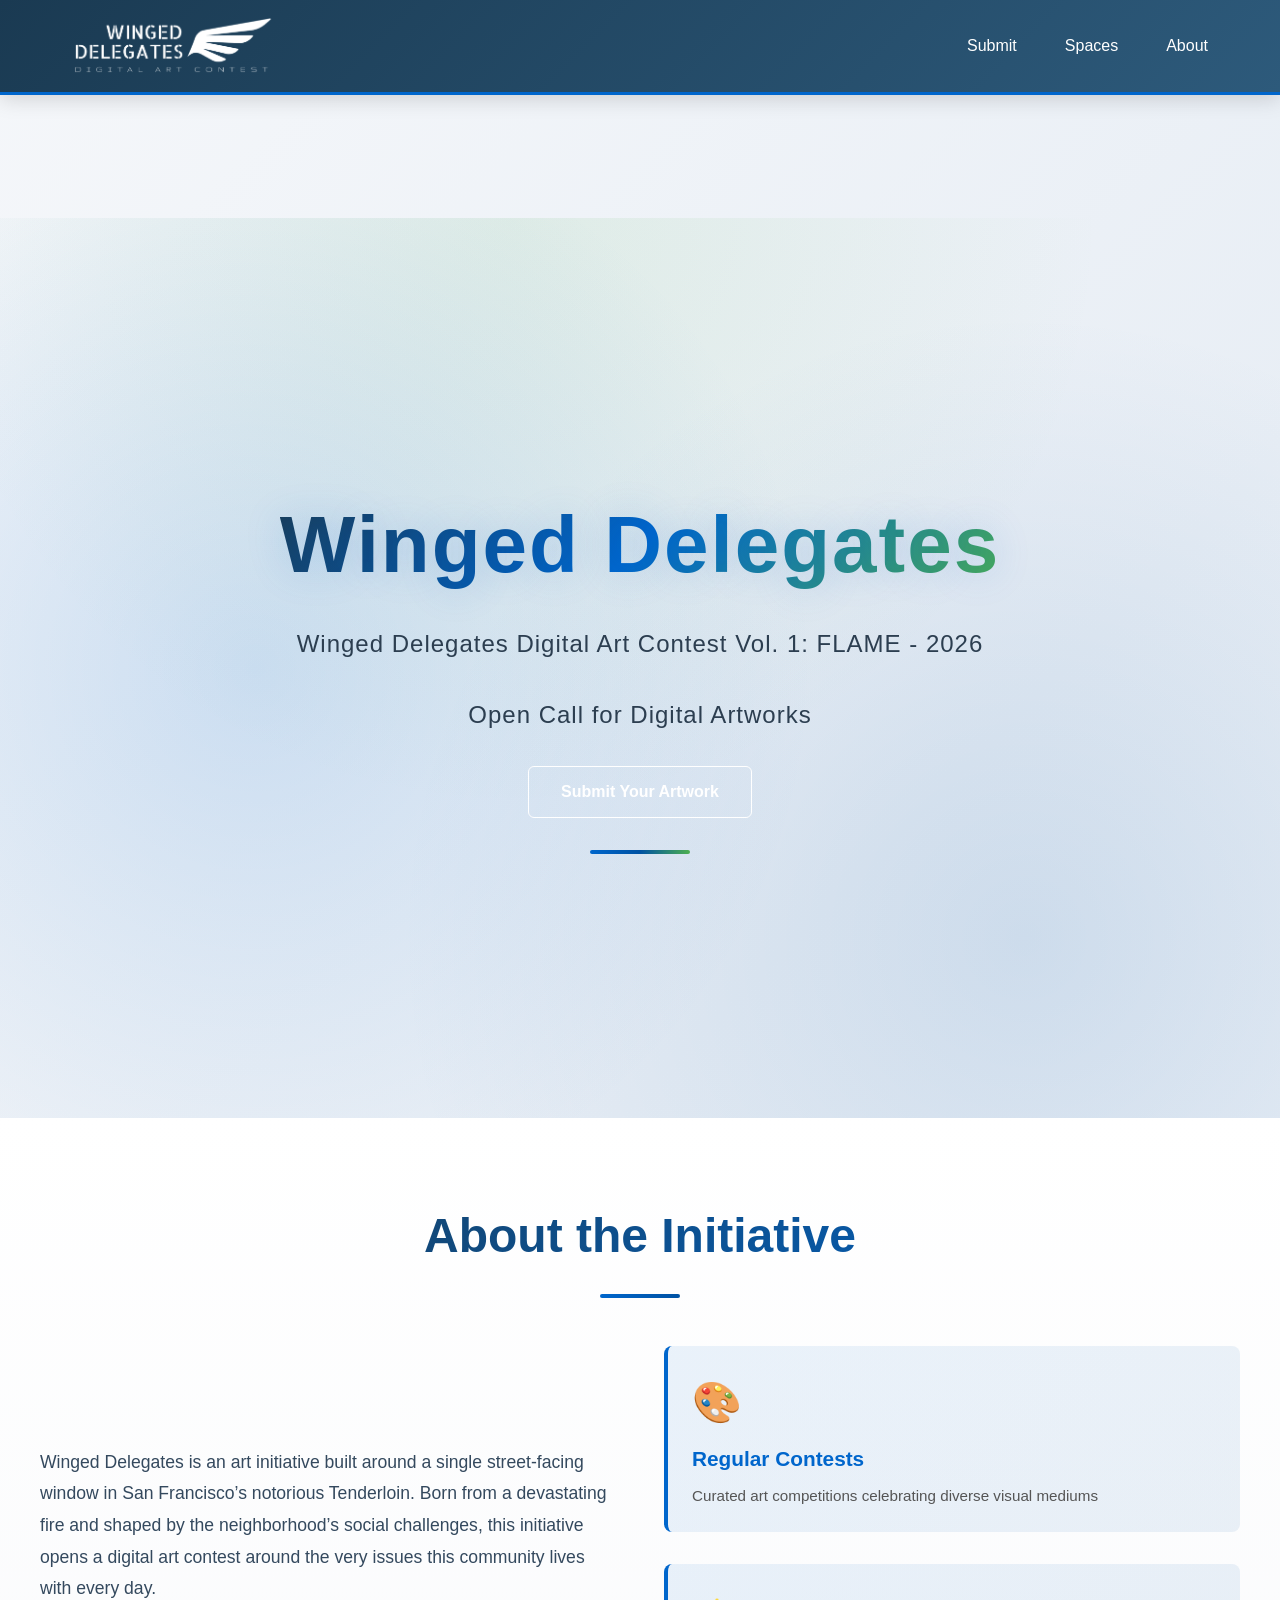
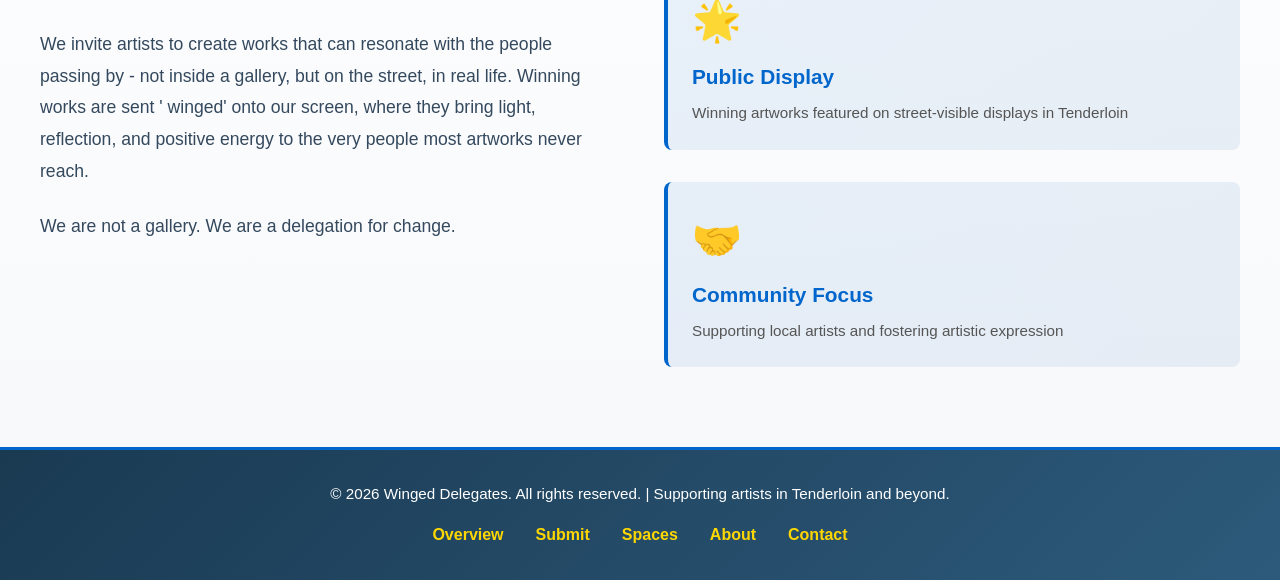
==== index.html @ e18595ed "Add background video to index.html Added a background video to the main page." ====
<!DOCTYPE html>
<html lang="en">
<head>
    <!-- Google tag (gtag.js) -->
    <script async src="https://www.googletagmanager.com/gtag/js?id=G-B6DKS6XQSR"></script>
    <script>
      window.dataLayer = window.dataLayer || [];
      function gtag(){dataLayer.push(arguments);}
      gtag('js', new Date());
    
      gtag('config', 'G-B6DKS6XQSR');
    </script>
    <meta charset="UTF-8">
    <meta name="viewport" content="width=device-width, initial-scale=1.0">
    <title>Winged Delegates - Art Initiative</title>
    <link rel="stylesheet" href="styles.css">
</head>
<body>
     <video class="bg-video" autoplay muted loop playsinline>
    <source src="images/background.mp4" type="video/mp4">
  </video>
    <!-- Navigation -->
    <nav class="navbar">
      <div class="nav-container">
        <div class="logo">
          <a href="index.html"><img src="images/wingeddelegates.png" alt="Winged Delegates Logo" style="height:60px; width:auto; display:block;"></a>
        </div>
        <ul class="nav-menu">
          <li class="nav-item"><a href="submit.html" class="nav-link">Submit</a></li>
          <li class="nav-item"><a href="spaces.html" class="nav-link">Spaces</a></li>
          <li class="nav-item"><a href="about.html" class="nav-link">About</a></li>
        </ul>
      </div>
    </nav>

    <!-- Hero Section -->
    <section id="hero" class="hero">
        <div class="hero-content">
            <h2 class="hero-title">Winged Delegates</h2>
            <p class="hero-subtitle">Winged Delegates Digital Art Contest Vol. 1: FLAME - 2026 </p>
            <p class="hero-subtitle"> Open Call for Digital Artworks </p>
            <a href="https://wingeddelegates.github.io/sf/submit.html" class="cta-button">Submit Your Artwork</a>
            <div class="hero-accent"></div>
        </div>
        <div class="animated-bg"></div>
    </section>

    <!-- Entry Section -->
    <section id="entry" class="section entry-section">
        <div class="section-container">
            <h2 class="section-title">About the Initiative</h2>
            <div class="entry-content">
                <div class="entry-text">
                    <p class="entry-description">
                        Winged Delegates is an art initiative built around a single street-facing window in San Francisco’s notorious Tenderloin. Born from a devastating fire and shaped by the neighborhood’s social challenges, this initiative opens a digital art contest around the very issues this community lives with every day.
                    </p>
                    <p class="entry-description">
                        We invite artists to create works that can resonate with the people passing by - not inside a gallery, but on the street, in real life. Winning works are sent ' winged'  onto our screen, where they bring light, reflection, and positive energy to the very people most artworks never reach.
                    </p>
                    <p class="entry-description">
                       We are not a gallery. We are a delegation for change.
                    </p>
                </div>
                <div class="entry-features">
                    <div class="feature">
                        <div class="feature-icon">🎨</div>
                        <h3>Regular Contests</h3>
                        <p>Curated art competitions celebrating diverse visual mediums</p>
                    </div>
                    <div class="feature">
                        <div class="feature-icon">🌟</div>
                        <h3>Public Display</h3>
                        <p>Winning artworks featured on street-visible displays in Tenderloin</p>
                    </div>
                    <div class="feature">
                        <div class="feature-icon">🤝</div>
                        <h3>Community Focus</h3>
                        <p>Supporting local artists and fostering artistic expression</p>
                    </div>
                </div>
            </div>
        </div>
    </section>

    <!-- Footer -->
    <footer class="footer">
        <div class="footer-content">
            <p>&copy; 2026 Winged Delegates. All rights reserved. | Supporting artists in Tenderloin and beyond.</p>
            <div class="footer-links">
                <a href="index.html">Overview</a>
                <a href="submit.html">Submit</a>
                <a href="spaces.html">Spaces</a>
                <a href="about.html">About</a>
                <a href="mailto:wingeddelegates@gmail.com">Contact</a>
            </div>
        </div>
    </footer>

    <script src="script.js"></script>
</body>
</html>
---- styles.css ----
/* ============================================
   WINGED DELEGATES - WEBSITE STYLES (REDESIGNED)
   Art-Focused, Accessible, High Contrast
   ============================================ */

/* Reset & Base Styles */
* {
    margin: 0;
    padding: 0;
    box-sizing: border-box;
}

html {
    scroll-behavior: smooth;
}

body {
    font-family: 'Segoe UI', Tahoma, Geneva, Verdana, sans-serif;
    background: linear-gradient(135deg, #f5f7fa 0%, #e8eef5 50%, #f0f4fa 100%);
    color: #2c3e50;
    line-height: 1.6;
    overflow-x: hidden;
}

/* ============================================
   NAVIGATION BAR
   ============================================ */

.navbar {
    position: fixed;
    top: 0;
    width: 100%;
    background: linear-gradient(135deg, #1a3a52 0%, #2d5a7b 100%);
    backdrop-filter: blur(10px);
    padding: 1rem 0;
    z-index: 1000;
    border-bottom: 3px solid #0066cc;
    box-shadow: 0 4px 20px rgba(0, 0, 0, 0.15);
}

.nav-container {
    max-width: 1200px;
    margin: 0 auto;
    padding: 0 2rem;
    display: flex;
    justify-content: space-between;
    align-items: center;
}

.logo h1 {
    font-size: 1.8rem;
    font-weight: 700;
    letter-spacing: 1px;
}

.logo h1 a {
    color: #ff6b35;
    text-decoration: none;
    transition: all 0.3s ease;
}

.logo h1 a:hover {
    color: #f7931e;
}

.nav-menu {
    display: flex;
    list-style: none;
    gap: 3rem;
}

.nav-item {
    position: relative;
}

.nav-link {
    color: #ffffff;
    text-decoration: none;
    font-weight: 500;
    font-size: 1rem;
    transition: all 0.3s ease;
    position: relative;
}

.nav-link::after {
    content: '';
    position: absolute;
    bottom: -5px;
    left: 0;
    width: 0;
    height: 3px;
    background: linear-gradient(90deg, #0066cc, #0052a3);
    transition: width 0.3s ease;
}

.nav-link:hover {
    color: #ffd700;
}

.nav-link:hover::after {
    width: 100%;
}

/* ============================================
   HERO SECTION
   ============================================ */

#hero {
    min-height: 100vh;
    display: flex;
    align-items: center;
    justify-content: center;
    position: relative;
    margin-top: 60px;
    overflow: hidden;
}

.animated-bg {
    position: absolute;
    top: 0;
    left: 0;
    width: 100%;
    height: 100%;
    background: 
        radial-gradient(circle at 20% 50%, rgba(0, 102, 204, 0.15) 0%, transparent 50%),
        radial-gradient(circle at 80% 80%, rgba(0, 82, 163, 0.12) 0%, transparent 50%),
        radial-gradient(circle at 40% 0%, rgba(76, 175, 80, 0.1) 0%, transparent 50%);
    animation: bgShift 15s ease-in-out infinite;
    z-index: 0;
}

@keyframes bgShift {
    0%, 100% {
        transform: translate(0, 0);
    }
    50% {
        transform: translate(30px, -30px);
    }
}

.hero-content {
    position: relative;
    z-index: 1;
    text-align: center;
    animation: fadeInUp 1s ease-out;
}

@keyframes fadeInUp {
    from {
        opacity: 0;
        transform: translateY(40px);
    }
    to {
        opacity: 1;
        transform: translateY(0);
    }
}

.hero-title {
    font-size: 5rem;
    font-weight: 800;
    background: linear-gradient(135deg, #1a3a52 0%, #0066cc 50%, #4caf50 100%);
    -webkit-background-clip: text;
    -webkit-text-fill-color: transparent;
    background-clip: text;
    margin-bottom: 1rem;
    letter-spacing: 2px;
    text-shadow: 0 0 40px rgba(0, 102, 204, 0.2);
}

.hero-subtitle {
    font-size: 1.5rem;
    color: #2c3e50;
    margin-bottom: 2rem;
    font-weight: 300;
    letter-spacing: 1px;
}

.cta-button {
    display: inline-block;
    padding: 0.75rem 2rem;
    background: transparent;
    color: #ffffff;
    border: 1pt solid #ffffff;
    border-radius: 6px;
    font-size: 1rem;
    font-weight: 600;
    text-decoration: none;
    transition: all 0.3s ease;
    cursor: pointer;
    margin-bottom: 2rem;
}

.cta-button:hover {
    background: rgba(255, 255, 255, 0.1);
    transform: translateY(-2px);
    box-shadow: 0 5px 15px rgba(255, 255, 255, 0.2);
}

.cta-button:active {
    transform: translateY(0);
}

.hero-accent {
    width: 100px;
    height: 4px;
    background: linear-gradient(90deg, #0066cc, #0052a3, #4caf50);
    margin: 0 auto;
    border-radius: 2px;
    animation: pulse 2s ease-in-out infinite;
}

@keyframes pulse {
    0%, 100% {
        width: 100px;
        opacity: 1;
    }
    50% {
        width: 150px;
        opacity: 0.6;
    }
}

/* ============================================
   SECTION STYLES
   ============================================ */

.section {
    padding: 5rem 2rem;
    position: relative;
}

.section-container {
    max-width: 1200px;
    margin: 0 auto;
}

.section-title {
    font-size: 3rem;
    font-weight: 700;
    margin-bottom: 3rem;
    text-align: center;
    background: linear-gradient(135deg, #1a3a52, #0066cc);
    -webkit-background-clip: text;
    -webkit-text-fill-color: transparent;
    background-clip: text;
    position: relative;
    padding-bottom: 1.5rem;
}

.section-title::after {
    content: '';
    position: absolute;
    bottom: 0;
    left: 50%;
    transform: translateX(-50%);
    width: 80px;
    height: 4px;
    background: linear-gradient(90deg, #0066cc, #0052a3);
    border-radius: 2px;
}

/* ============================================
   ENTRY SECTION
   ============================================ */

.entry-section {
    background: linear-gradient(180deg, #ffffff 0%, #f8f9fb 100%);
}

.entry-content {
    display: grid;
    grid-template-columns: 1fr 1fr;
    gap: 3rem;
    align-items: center;
}

.entry-text {
    animation: slideInLeft 0.8s ease-out;
}

@keyframes slideInLeft {
    from {
        opacity: 0;
        transform: translateX(-40px);
    }
    to {
        opacity: 1;
        transform: translateX(0);
    }
}

.entry-description {
    font-size: 1.1rem;
    margin-bottom: 1.5rem;
    color: #34495e;
    line-height: 1.8;
}

.entry-features {
    display: flex;
    flex-direction: column;
    gap: 2rem;
    animation: slideInRight 0.8s ease-out;
}

@keyframes slideInRight {
    from {
        opacity: 0;
        transform: translateX(40px);
    }
    to {
        opacity: 1;
        transform: translateX(0);
    }
}

.feature {
    background: linear-gradient(135deg, rgba(0, 102, 204, 0.08), rgba(0, 82, 163, 0.08));
    border-left: 4px solid #0066cc;
    padding: 1.5rem;
    border-radius: 8px;
    transition: all 0.3s ease;
    cursor: pointer;
}

.feature:hover {
    background: linear-gradient(135deg, rgba(0, 102, 204, 0.15), rgba(0, 82, 163, 0.15));
    border-left-color: #0052a3;
    transform: translateX(10px);
    box-shadow: 0 5px 15px rgba(0, 102, 204, 0.15);
}

.feature-icon {
    font-size: 2.5rem;
    margin-bottom: 0.5rem;
}

.feature h3 {
    font-size: 1.3rem;
    margin-bottom: 0.5rem;
    color: #0066cc;
}

.feature p {
    color: #555555;
    font-size: 0.95rem;
}

/* ============================================
   SUBMISSION SECTION
   ============================================ */

.submission-section {
    background: linear-gradient(180deg, #f8f9fb 0%, #ffffff 100%);
}

.submission-intro {
    font-size: 1.2rem;
    text-align: center;
    color: #34495e;
    margin-bottom: 3rem;
}

.submission-info {
    display: grid;
    grid-template-columns: repeat(auto-fit, minmax(280px, 1fr));
    gap: 2rem;
    margin-bottom: 3rem;
}

.info-card {
    background: linear-gradient(135deg, rgba(76, 175, 80, 0.08), rgba(76, 175, 80, 0.05));
    border: 2px solid #4caf50;
    padding: 2rem;
    border-radius: 12px;
    text-align: center;
    transition: all 0.3s ease;
}

.info-card:hover {
    border-color: #0066cc;
    background: linear-gradient(135deg, rgba(0, 102, 204, 0.08), rgba(0, 102, 204, 0.05));
    transform: translateY(-5px);
    box-shadow: 0 8px 20px rgba(0, 102, 204, 0.1);
}

.info-card h3 {
    color: #1a3a52;
    margin-bottom: 0.5rem;
    font-size: 1.1rem;
}

.info-value {
    font-size: 1.5rem;
    color: #0066cc;
    font-weight: 600;
    margin-bottom: 0.5rem;
}

.info-detail {
    color: #555555;
    font-size: 0.95rem;
}

.submission-form {
    background: linear-gradient(135deg, rgba(26, 58, 82, 0.05), rgba(0, 102, 204, 0.05));
    border: 2px solid #1a3a52;
    padding: 3rem;
    border-radius: 12px;
    margin-bottom: 2rem;
}

.submission-form h3 {
    color: #1a3a52;
    margin-bottom: 2rem;
    font-size: 1.5rem;
}

.form-group {
    margin-bottom: 1.5rem;
}

.form-group label {
    display: block;
    margin-bottom: 0.5rem;
    color: #34495e;
    font-weight: 600;
}

.form-group input,
.form-group textarea,
.form-group select {
    width: 100%;
    padding: 0.75rem 1rem;
    background: #ffffff;
    border: 2px solid #ddd;
    border-radius: 6px;
    color: #2c3e50;
    font-size: 1rem;
    transition: all 0.3s ease;
    font-family: inherit;
}

.form-group input::placeholder,
.form-group textarea::placeholder {
    color: #999;
}

.form-group input:focus,
.form-group textarea:focus,
.form-group select:focus {
    outline: none;
    border-color: #0066cc;
    background: #f7fbff;
    box-shadow: 0 0 20px rgba(0, 102, 204, 0.2);
}

.submit-btn {
    width: 100%;
    padding: 1rem;
    background: linear-gradient(135deg, #0066cc, #0052a3);
    color: white;
    border: none;
    border-radius: 6px;
    font-size: 1.1rem;
    font-weight: 600;
    cursor: pointer;
    transition: all 0.3s ease;
    text-transform: uppercase;
    letter-spacing: 1px;
}

.submit-btn:hover {
    transform: translateY(-2px);
    box-shadow: 0 10px 30px rgba(0, 102, 204, 0.4);
}

.submit-btn:active {
    transform: translateY(0);
}

.form-note {
    color: #666;
    font-size: 0.85rem;
    margin-top: 1rem;
    text-align: center;
}

/* ============================================
   ABOUT SECTION
   ============================================ */

.about-section {
    background: linear-gradient(180deg, #ffffff 0%, #f8f9fb 100%);
}

.about-text {
    margin-bottom: 3rem;
}

.about-text h3,
.officers-section h3,
.values-section h3,
.contact-section h3 {
    color: #1a3a52;
    font-size: 1.8rem;
    margin-bottom: 1.5rem;
}

.about-text p {
    color: #34495e;
    font-size: 1.1rem;
    line-height: 1.8;
}

.officers-section {
    margin-bottom: 3rem;
}

.officers-grid {
    display: grid;
    grid-template-columns: repeat(auto-fit, minmax(260px, 1fr));
    gap: 2rem;
}

.officer-card {
    background: linear-gradient(135deg, rgba(0, 102, 204, 0.08), rgba(0, 82, 163, 0.08));
    border: 2px solid #0066cc;
    padding: 2rem;
    border-radius: 12px;
    text-align: center;
    transition: all 0.3s ease;
}

.officer-card:hover {
    border-color: #4caf50;
    background: linear-gradient(135deg, rgba(76, 175, 80, 0.08), rgba(76, 175, 80, 0.05));
    transform: translateY(-8px);
    box-shadow: 0 10px 25px rgba(76, 175, 80, 0.15);
}

.officer-avatar {
    font-size: 3rem;
    margin-bottom: 1rem;
}

.officer-card h4 {
    color: #1a3a52;
    margin-bottom: 0.5rem;
    font-size: 1.1rem;
}

.officer-role {
    color: #555555;
    font-size: 0.95rem;
    margin-bottom: 1rem;
}

.officer-email a {
    color: #0066cc;
    text-decoration: none;
    transition: all 0.3s ease;
    font-weight: 600;
}

.officer-email a:hover {
    color: #4caf50;
    text-decoration: underline;
}

.values-section {
    margin-bottom: 3rem;
}

.values-grid {
    display: grid;
    grid-template-columns: repeat(auto-fit, minmax(250px, 1fr));
    gap: 2rem;
}

.value-item {
    background: linear-gradient(135deg, rgba(76, 175, 80, 0.08), rgba(76, 175, 80, 0.05));
    border-left: 4px solid #4caf50;
    padding: 1.5rem;
    border-radius: 8px;
    transition: all 0.3s ease;
}

.value-item:hover {
    background: linear-gradient(135deg, rgba(0, 102, 204, 0.08), rgba(0, 102, 204, 0.05));
    border-left-color: #0066cc;
}

.value-item h4 {
    color: #1a3a52;
    margin-bottom: 0.5rem;
    font-size: 1.1rem;
}

.value-item p {
    color: #555555;
    font-size: 0.95rem;
}

.contact-section {
    background: linear-gradient(135deg, rgba(76, 175, 80, 0.1), rgba(76, 175, 80, 0.05));
    border: 2px solid #4caf50;
    padding: 2rem;
    border-radius: 12px;
    text-align: center;
}

.contact-section p {
    color: #34495e;
    margin: 0.5rem 0;
}

.contact-info {
    font-size: 1.1rem;
    margin-top: 1rem;
}

.contact-info a {
    color: #0066cc;
    text-decoration: none;
    transition: all 0.3s ease;
    font-weight: 600;
}

.contact-info a:hover {
    color: #4caf50;
    text-decoration: underline;
}

/* ============================================
   SPACES SECTION
   ============================================ */

.spaces-title-section {
    background: linear-gradient(135deg, #87CEEB 0%, #E0F6FF 100%);
    padding: 4rem 2rem;
    text-align: center;
    margin-bottom: 3rem;
    border-radius: 12px;
}

.spaces-title-section h2 {
    color: #ff6b35;
    font-size: 2.5rem;
    margin-bottom: 1rem;
    font-weight: 700;
}

/* ============================================
   FOOTER
   ============================================ */

.footer {
    background: linear-gradient(135deg, #1a3a52 0%, #2d5a7b 100%);
    border-top: 3px solid #0066cc;
    padding: 2rem;
    text-align: center;
}

.footer-content {
    max-width: 1200px;
    margin: 0 auto;
}

.footer-content p {
    color: #ffffff;
    margin-bottom: 1rem;
    font-size: 0.95rem;
}

.footer-links {
    display: flex;
    gap: 2rem;
    justify-content: center;
    flex-wrap: wrap;
}

.footer-links a {
    color: #ffd700;
    text-decoration: none;
    transition: all 0.3s ease;
    font-weight: 600;
}

.footer-links a:hover {
    color: #0066cc;
    text-decoration: underline;
}

/* ============================================
   RESPONSIVE DESIGN
   ============================================ */

@media (max-width: 768px) {
    .nav-menu {
        gap: 1.5rem;
        font-size: 0.9rem;
    }

    .hero-title {
        font-size: 3rem;
    }

    .hero-subtitle {
        font-size: 1.2rem;
    }

    .section-title {
        font-size: 2rem;
    }

    .entry-content {
        grid-template-columns: 1fr;
        gap: 2rem;
    }

    .submission-form {
        padding: 1.5rem;
    }

    .officers-grid,
    .values-grid {
        grid-template-columns: 1fr;
    }

    .footer-links {
        gap: 1rem;
        font-size: 0.9rem;
    }

    .section {
        padding: 3rem 1rem;
    }
}

@media (max-width: 480px) {
    .nav-container {
        padding: 0 1rem;
    }

    .logo h1 {
        font-size: 1.3rem;
    }

    .nav-menu {
        gap: 1rem;
        font-size: 0.8rem;
    }

    .hero-title {
        font-size: 2rem;
    }

    .hero-subtitle {
        font-size: 1rem;
    }

    .section-title {
        font-size: 1.5rem;
    }

    .officers-grid,
    .values-grid,
    .submission-info {
        grid-template-columns: 1fr;
    }
}
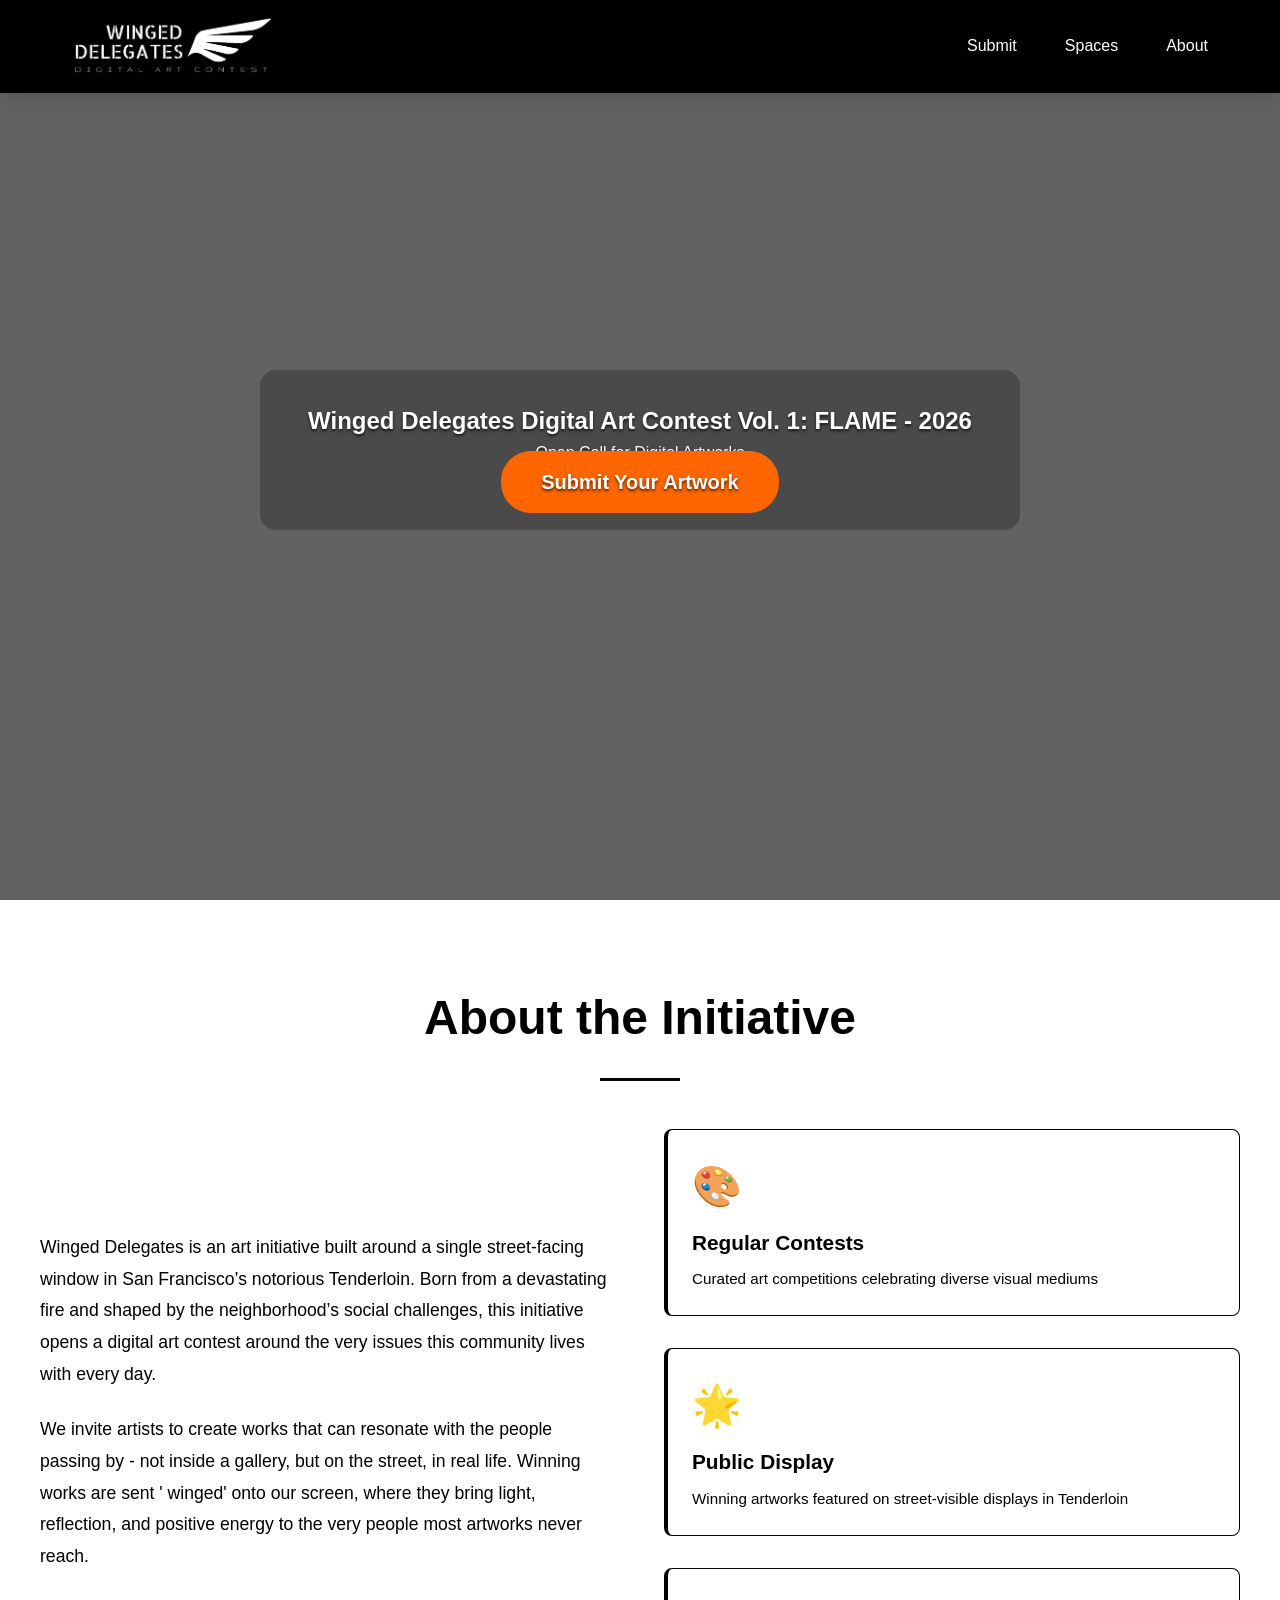
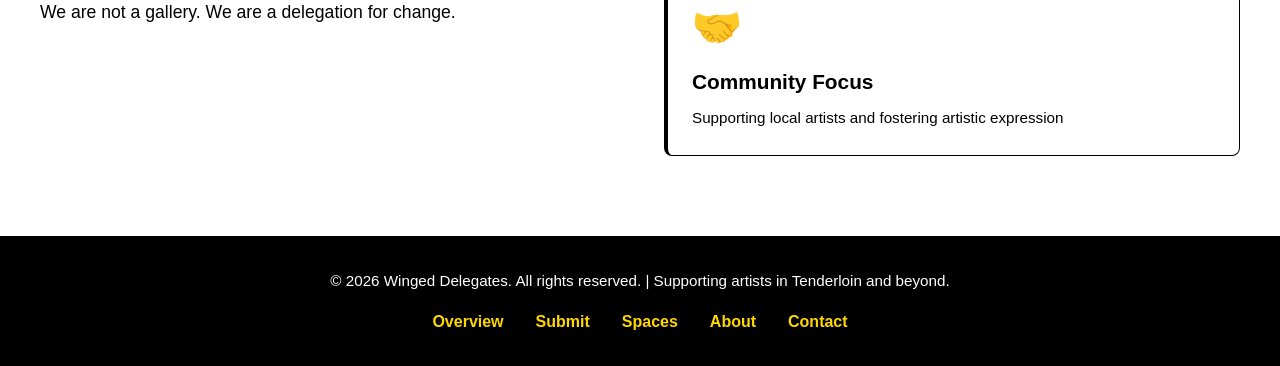
==== commit 59b2eb74: "Update hero title for digital art contest" ====
--- a/index.html
+++ b/index.html
@@ -36,8 +36,7 @@
     <!-- Hero Section -->
     <section id="hero" class="hero">
         <div class="hero-content">
-            <h2 class="hero-title">Winged Delegates</h2>
-            <p class="hero-subtitle">Winged Delegates Digital Art Contest Vol. 1: FLAME - 2026 </p>
+            <h2 class="hero-title">Winged Delegates Digital Art Contest Vol. 1: FLAME - 2026</h2>
             <p class="hero-subtitle"> Open Call for Digital Artworks </p>
             <a href="https://wingeddelegates.github.io/sf/submit.html" class="cta-button">Submit Your Artwork</a>
             <div class="hero-accent"></div>
--- a/styles.css
+++ b/styles.css
@@ -1,6 +1,6 @@
 /* ============================================
-   WINGED DELEGATES - WEBSITE STYLES (REDESIGNED)
-   Art-Focused, Accessible, High Contrast
+   WINGED DELEGATES - WEBSITE STYLES
+   Clean Black & White Version
    ============================================ */
 
 /* Reset & Base Styles */
@@ -16,8 +16,8 @@
 
 body {
     font-family: 'Segoe UI', Tahoma, Geneva, Verdana, sans-serif;
-    background: linear-gradient(135deg, #f5f7fa 0%, #e8eef5 50%, #f0f4fa 100%);
-    color: #2c3e50;
+    background: #ffffff;
+    color: #000000;
     line-height: 1.6;
     overflow-x: hidden;
 }
@@ -30,11 +30,11 @@
     position: fixed;
     top: 0;
     width: 100%;
-    background: linear-gradient(135deg, #1a3a52 0%, #2d5a7b 100%);
+    background: #000000;
     backdrop-filter: blur(10px);
     padding: 1rem 0;
     z-index: 1000;
-    border-bottom: 3px solid #0066cc;
+    border-bottom: 1px solid #000000;
     box-shadow: 0 4px 20px rgba(0, 0, 0, 0.15);
 }
 
@@ -54,13 +54,13 @@
 }
 
 .logo h1 a {
-    color: #ff6b35;
+    color: #ffffff;
     text-decoration: none;
     transition: all 0.3s ease;
 }
 
 .logo h1 a:hover {
-    color: #f7931e;
+    color: #dddddd;
 }
 
 .nav-menu {
@@ -88,13 +88,13 @@
     bottom: -5px;
     left: 0;
     width: 0;
-    height: 3px;
-    background: linear-gradient(90deg, #0066cc, #0052a3);
+    height: 2px;
+    background: #ffffff;
     transition: width 0.3s ease;
 }
 
 .nav-link:hover {
-    color: #ffd700;
+    color: #dddddd;
 }
 
 .nav-link:hover::after {
@@ -106,118 +106,55 @@
    ============================================ */
 
 #hero {
+    position: relative;
+    z-index: 2;
     min-height: 100vh;
     display: flex;
+    justify-content: center;
     align-items: center;
-    justify-content: center;
-    position: relative;
-    margin-top: 60px;
-    overflow: hidden;
-}
-
-.animated-bg {
-    position: absolute;
-    top: 0;
-    left: 0;
-    width: 100%;
-    height: 100%;
-    background: 
-        radial-gradient(circle at 20% 50%, rgba(0, 102, 204, 0.15) 0%, transparent 50%),
-        radial-gradient(circle at 80% 80%, rgba(0, 82, 163, 0.12) 0%, transparent 50%),
-        radial-gradient(circle at 40% 0%, rgba(76, 175, 80, 0.1) 0%, transparent 50%);
-    animation: bgShift 15s ease-in-out infinite;
-    z-index: 0;
-}
-
-@keyframes bgShift {
-    0%, 100% {
-        transform: translate(0, 0);
-    }
-    50% {
-        transform: translate(30px, -30px);
-    }
+    flex-direction: column;
+    color: #ffffff;
+    text-align: center;
+    background: rgba(0, 0, 0, 0.3);
+    text-shadow: 0 2px 3px rgba(0, 0, 0, 0.7);
 }
 
 .hero-content {
     position: relative;
-    z-index: 1;
-    text-align: center;
-    animation: fadeInUp 1s ease-out;
-}
-
-@keyframes fadeInUp {
-    from {
-        opacity: 0;
-        transform: translateY(40px);
-    }
-    to {
-        opacity: 1;
-        transform: translateY(0);
-    }
-}
-
-.hero-title {
-    font-size: 5rem;
-    font-weight: 800;
-    background: linear-gradient(135deg, #1a3a52 0%, #0066cc 50%, #4caf50 100%);
-    -webkit-background-clip: text;
-    -webkit-text-fill-color: transparent;
-    background-clip: text;
-    margin-bottom: 1rem;
-    letter-spacing: 2px;
-    text-shadow: 0 0 40px rgba(0, 102, 204, 0.2);
-}
-
+    z-index: 2;
+    padding: 2rem 3rem;
+    border-radius: 1rem;
+    background: rgba(20, 20, 20, 0.3);
+}
+
+.hero-title,
 .hero-subtitle {
-    font-size: 1.5rem;
-    color: #2c3e50;
-    margin-bottom: 2rem;
-    font-weight: 300;
-    letter-spacing: 1px;
+    color: #ffffff;
+    text-shadow: 0 2px 3px rgba(0, 0, 0, 0.7);
 }
 
 .cta-button {
-    display: inline-block;
-    padding: 0.75rem 2rem;
-    background: transparent;
+    margin-top: 2rem;
+    padding: 1em 2em;
+    background: #ff6600;
     color: #ffffff;
-    border: 1pt solid #ffffff;
-    border-radius: 6px;
-    font-size: 1rem;
-    font-weight: 600;
+    border: none;
+    border-radius: 30px;
     text-decoration: none;
-    transition: all 0.3s ease;
-    cursor: pointer;
-    margin-bottom: 2rem;
+    font-weight: bold;
+    font-size: 1.25rem;
+    transition: background 0.3s;
+    text-shadow: 0 2px 3px rgba(0, 0, 0, 0.7);
 }
 
 .cta-button:hover {
-    background: rgba(255, 255, 255, 0.1);
-    transform: translateY(-2px);
-    box-shadow: 0 5px 15px rgba(255, 255, 255, 0.2);
-}
-
-.cta-button:active {
-    transform: translateY(0);
-}
-
-.hero-accent {
-    width: 100px;
-    height: 4px;
-    background: linear-gradient(90deg, #0066cc, #0052a3, #4caf50);
-    margin: 0 auto;
-    border-radius: 2px;
-    animation: pulse 2s ease-in-out infinite;
-}
-
-@keyframes pulse {
-    0%, 100% {
-        width: 100px;
-        opacity: 1;
-    }
-    50% {
-        width: 150px;
-        opacity: 0.6;
+    background: #ff8833;
+    color: #ffffff;
+}
+
+@media (max-width: 600px) {
+    .hero-content {
+        padding: 1rem;
     }
 }
 
@@ -240,10 +177,7 @@
     font-weight: 700;
     margin-bottom: 3rem;
     text-align: center;
-    background: linear-gradient(135deg, #1a3a52, #0066cc);
-    -webkit-background-clip: text;
-    -webkit-text-fill-color: transparent;
-    background-clip: text;
+    color: #000000;
     position: relative;
     padding-bottom: 1.5rem;
 }
@@ -255,9 +189,9 @@
     left: 50%;
     transform: translateX(-50%);
     width: 80px;
-    height: 4px;
-    background: linear-gradient(90deg, #0066cc, #0052a3);
-    border-radius: 2px;
+    height: 3px;
+    background: #000000;
+    border-radius: 0;
 }
 
 /* ============================================
@@ -265,7 +199,7 @@
    ============================================ */
 
 .entry-section {
-    background: linear-gradient(180deg, #ffffff 0%, #f8f9fb 100%);
+    background: #ffffff;
 }
 
 .entry-content {
@@ -284,6 +218,7 @@
         opacity: 0;
         transform: translateX(-40px);
     }
+
     to {
         opacity: 1;
         transform: translateX(0);
@@ -293,7 +228,7 @@
 .entry-description {
     font-size: 1.1rem;
     margin-bottom: 1.5rem;
-    color: #34495e;
+    color: #000000;
     line-height: 1.8;
 }
 
@@ -309,6 +244,7 @@
         opacity: 0;
         transform: translateX(40px);
     }
+
     to {
         opacity: 1;
         transform: translateX(0);
@@ -316,8 +252,9 @@
 }
 
 .feature {
-    background: linear-gradient(135deg, rgba(0, 102, 204, 0.08), rgba(0, 82, 163, 0.08));
-    border-left: 4px solid #0066cc;
+    background: #ffffff;
+    border: 1px solid #000000;
+    border-left: 4px solid #000000;
     padding: 1.5rem;
     border-radius: 8px;
     transition: all 0.3s ease;
@@ -325,10 +262,10 @@
 }
 
 .feature:hover {
-    background: linear-gradient(135deg, rgba(0, 102, 204, 0.15), rgba(0, 82, 163, 0.15));
-    border-left-color: #0052a3;
+    background: #ffffff;
+    border-color: #000000;
     transform: translateX(10px);
-    box-shadow: 0 5px 15px rgba(0, 102, 204, 0.15);
+    box-shadow: 0 5px 15px rgba(0, 0, 0, 0.12);
 }
 
 .feature-icon {
@@ -339,11 +276,11 @@
 .feature h3 {
     font-size: 1.3rem;
     margin-bottom: 0.5rem;
-    color: #0066cc;
+    color: #000000;
 }
 
 .feature p {
-    color: #555555;
+    color: #000000;
     font-size: 0.95rem;
 }
 
@@ -352,13 +289,13 @@
    ============================================ */
 
 .submission-section {
-    background: linear-gradient(180deg, #f8f9fb 0%, #ffffff 100%);
+    background: #ffffff;
 }
 
 .submission-intro {
     font-size: 1.2rem;
     text-align: center;
-    color: #34495e;
+    color: #000000;
     margin-bottom: 3rem;
 }
 
@@ -370,8 +307,8 @@
 }
 
 .info-card {
-    background: linear-gradient(135deg, rgba(76, 175, 80, 0.08), rgba(76, 175, 80, 0.05));
-    border: 2px solid #4caf50;
+    background: #ffffff;
+    border: 1px solid #000000;
     padding: 2rem;
     border-radius: 12px;
     text-align: center;
@@ -379,40 +316,40 @@
 }
 
 .info-card:hover {
-    border-color: #0066cc;
-    background: linear-gradient(135deg, rgba(0, 102, 204, 0.08), rgba(0, 102, 204, 0.05));
+    border-color: #000000;
+    background: #ffffff;
     transform: translateY(-5px);
-    box-shadow: 0 8px 20px rgba(0, 102, 204, 0.1);
+    box-shadow: 0 8px 20px rgba(0, 0, 0, 0.12);
 }
 
 .info-card h3 {
-    color: #1a3a52;
+    color: #000000;
     margin-bottom: 0.5rem;
     font-size: 1.1rem;
 }
 
 .info-value {
     font-size: 1.5rem;
-    color: #0066cc;
+    color: #000000;
     font-weight: 600;
     margin-bottom: 0.5rem;
 }
 
 .info-detail {
-    color: #555555;
+    color: #000000;
     font-size: 0.95rem;
 }
 
 .submission-form {
-    background: linear-gradient(135deg, rgba(26, 58, 82, 0.05), rgba(0, 102, 204, 0.05));
-    border: 2px solid #1a3a52;
+    background: #ffffff;
+    border: 1px solid #000000;
     padding: 3rem;
     border-radius: 12px;
     margin-bottom: 2rem;
 }
 
 .submission-form h3 {
-    color: #1a3a52;
+    color: #000000;
     margin-bottom: 2rem;
     font-size: 1.5rem;
 }
@@ -424,7 +361,7 @@
 .form-group label {
     display: block;
     margin-bottom: 0.5rem;
-    color: #34495e;
+    color: #000000;
     font-weight: 600;
 }
 
@@ -434,9 +371,9 @@
     width: 100%;
     padding: 0.75rem 1rem;
     background: #ffffff;
-    border: 2px solid #ddd;
+    border: 1px solid #000000;
     border-radius: 6px;
-    color: #2c3e50;
+    color: #000000;
     font-size: 1rem;
     transition: all 0.3s ease;
     font-family: inherit;
@@ -444,24 +381,24 @@
 
 .form-group input::placeholder,
 .form-group textarea::placeholder {
-    color: #999;
+    color: #777777;
 }
 
 .form-group input:focus,
 .form-group textarea:focus,
 .form-group select:focus {
     outline: none;
-    border-color: #0066cc;
-    background: #f7fbff;
-    box-shadow: 0 0 20px rgba(0, 102, 204, 0.2);
+    border-color: #000000;
+    background: #ffffff;
+    box-shadow: 0 0 0 3px rgba(0, 0, 0, 0.12);
 }
 
 .submit-btn {
     width: 100%;
     padding: 1rem;
-    background: linear-gradient(135deg, #0066cc, #0052a3);
-    color: white;
-    border: none;
+    background: #000000;
+    color: #ffffff;
+    border: 1px solid #000000;
     border-radius: 6px;
     font-size: 1.1rem;
     font-weight: 600;
@@ -472,8 +409,10 @@
 }
 
 .submit-btn:hover {
+    background: #ffffff;
+    color: #000000;
     transform: translateY(-2px);
-    box-shadow: 0 10px 30px rgba(0, 102, 204, 0.4);
+    box-shadow: 0 10px 30px rgba(0, 0, 0, 0.18);
 }
 
 .submit-btn:active {
@@ -481,7 +420,7 @@
 }
 
 .form-note {
-    color: #666;
+    color: #000000;
     font-size: 0.85rem;
     margin-top: 1rem;
     text-align: center;
@@ -492,7 +431,7 @@
    ============================================ */
 
 .about-section {
-    background: linear-gradient(180deg, #ffffff 0%, #f8f9fb 100%);
+    background: #ffffff;
 }
 
 .about-text {
@@ -503,13 +442,13 @@
 .officers-section h3,
 .values-section h3,
 .contact-section h3 {
-    color: #1a3a52;
+    color: #000000;
     font-size: 1.8rem;
     margin-bottom: 1.5rem;
 }
 
 .about-text p {
-    color: #34495e;
+    color: #000000;
     font-size: 1.1rem;
     line-height: 1.8;
 }
@@ -525,8 +464,8 @@
 }
 
 .officer-card {
-    background: linear-gradient(135deg, rgba(0, 102, 204, 0.08), rgba(0, 82, 163, 0.08));
-    border: 2px solid #0066cc;
+    background: #ffffff;
+    border: 1px solid #000000;
     padding: 2rem;
     border-radius: 12px;
     text-align: center;
@@ -534,10 +473,10 @@
 }
 
 .officer-card:hover {
-    border-color: #4caf50;
-    background: linear-gradient(135deg, rgba(76, 175, 80, 0.08), rgba(76, 175, 80, 0.05));
+    border-color: #000000;
+    background: #ffffff;
     transform: translateY(-8px);
-    box-shadow: 0 10px 25px rgba(76, 175, 80, 0.15);
+    box-shadow: 0 10px 25px rgba(0, 0, 0, 0.12);
 }
 
 .officer-avatar {
@@ -546,26 +485,26 @@
 }
 
 .officer-card h4 {
-    color: #1a3a52;
+    color: #000000;
     margin-bottom: 0.5rem;
     font-size: 1.1rem;
 }
 
 .officer-role {
-    color: #555555;
+    color: #000000;
     font-size: 0.95rem;
     margin-bottom: 1rem;
 }
 
 .officer-email a {
-    color: #0066cc;
-    text-decoration: none;
+    color: #000000;
+    text-decoration: underline;
     transition: all 0.3s ease;
     font-weight: 600;
 }
 
 .officer-email a:hover {
-    color: #4caf50;
+    color: #555555;
     text-decoration: underline;
 }
 
@@ -580,39 +519,41 @@
 }
 
 .value-item {
-    background: linear-gradient(135deg, rgba(76, 175, 80, 0.08), rgba(76, 175, 80, 0.05));
-    border-left: 4px solid #4caf50;
+    background: #ffffff;
+    border: 1px solid #000000;
+    border-left: 4px solid #000000;
     padding: 1.5rem;
     border-radius: 8px;
     transition: all 0.3s ease;
 }
 
 .value-item:hover {
-    background: linear-gradient(135deg, rgba(0, 102, 204, 0.08), rgba(0, 102, 204, 0.05));
-    border-left-color: #0066cc;
+    background: #ffffff;
+    border-color: #000000;
+    box-shadow: 0 5px 15px rgba(0, 0, 0, 0.12);
 }
 
 .value-item h4 {
-    color: #1a3a52;
+    color: #000000;
     margin-bottom: 0.5rem;
     font-size: 1.1rem;
 }
 
 .value-item p {
-    color: #555555;
+    color: #000000;
     font-size: 0.95rem;
 }
 
 .contact-section {
-    background: linear-gradient(135deg, rgba(76, 175, 80, 0.1), rgba(76, 175, 80, 0.05));
-    border: 2px solid #4caf50;
+    background: #ffffff;
+    border: 1px solid #000000;
     padding: 2rem;
     border-radius: 12px;
     text-align: center;
 }
 
 .contact-section p {
-    color: #34495e;
+    color: #000000;
     margin: 0.5rem 0;
 }
 
@@ -622,14 +563,14 @@
 }
 
 .contact-info a {
-    color: #0066cc;
-    text-decoration: none;
+    color: #000000;
+    text-decoration: underline;
     transition: all 0.3s ease;
     font-weight: 600;
 }
 
 .contact-info a:hover {
-    color: #4caf50;
+    color: #555555;
     text-decoration: underline;
 }
 
@@ -638,7 +579,8 @@
    ============================================ */
 
 .spaces-title-section {
-    background: linear-gradient(135deg, #87CEEB 0%, #E0F6FF 100%);
+    background: #ffffff;
+    border: 1px solid #000000;
     padding: 4rem 2rem;
     text-align: center;
     margin-bottom: 3rem;
@@ -646,7 +588,7 @@
 }
 
 .spaces-title-section h2 {
-    color: #ff6b35;
+    color: #000000;
     font-size: 2.5rem;
     margin-bottom: 1rem;
     font-weight: 700;
@@ -657,8 +599,8 @@
    ============================================ */
 
 .footer {
-    background: linear-gradient(135deg, #1a3a52 0%, #2d5a7b 100%);
-    border-top: 3px solid #0066cc;
+    background: #000000;
+    border-top: 1px solid #000000;
     padding: 2rem;
     text-align: center;
 }
@@ -689,7 +631,7 @@
 }
 
 .footer-links a:hover {
-    color: #0066cc;
+    color: ffd700;
     text-decoration: underline;
 }
 
@@ -771,3 +713,29 @@
         grid-template-columns: 1fr;
     }
 }
+
+/* ============================================
+   BACKGROUND VIDEO
+   ============================================ */
+
+.bg-video {
+    position: fixed;
+    top: 0;
+    left: 0;
+    min-width: 100vw;
+    min-height: 100vh;
+    width: 100vw;
+    height: 100vh;
+    object-fit: cover;
+    z-index: 0;
+    pointer-events: none;
+}
+
+body::before {
+    content: "";
+    position: fixed;
+    inset: 0;
+    background: rgba(0, 0, 0, 0.45);
+    z-index: -1;
+    pointer-events: none;
+}
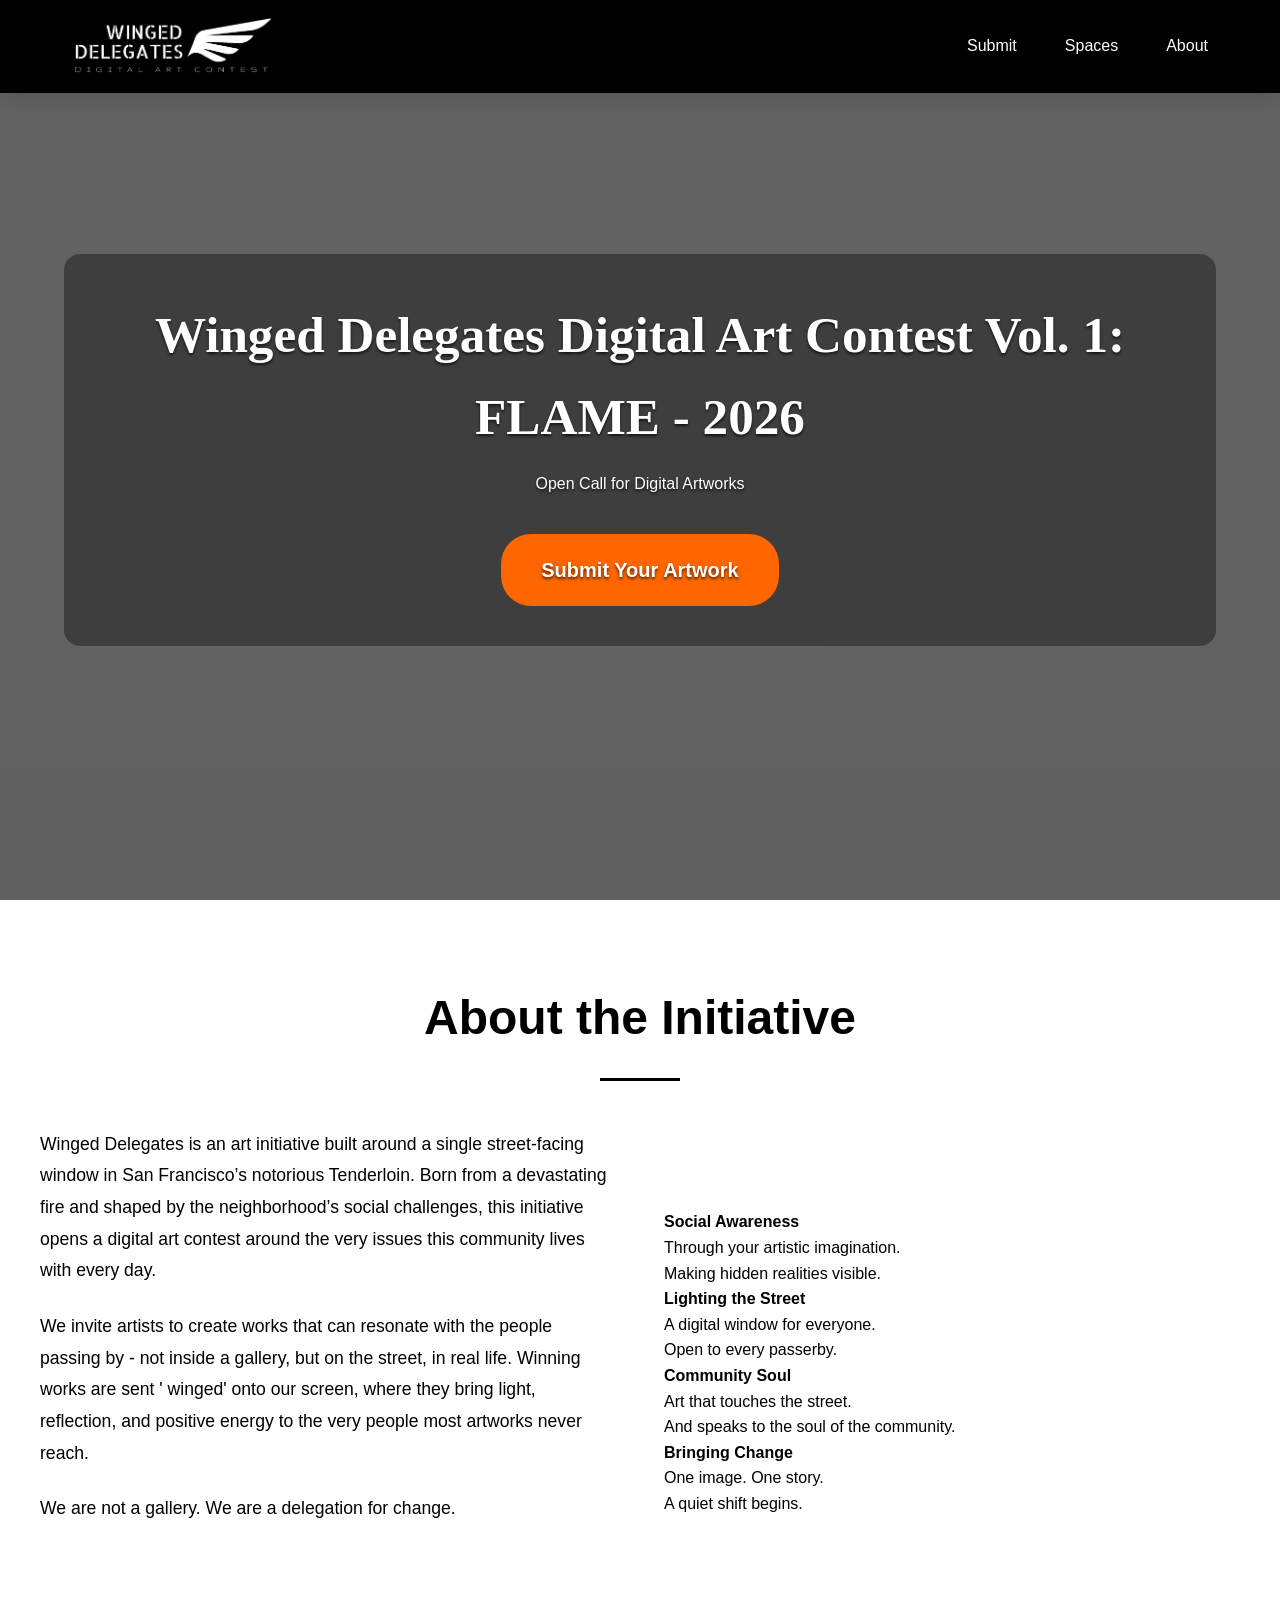
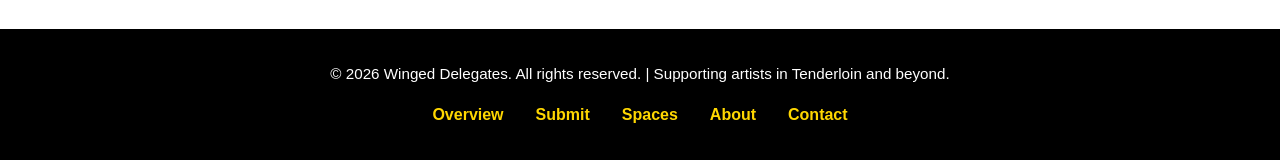
==== commit fbaab351: "Introduce space features section in index.html Added new space features section with descriptions." ====
--- a/index.html
+++ b/index.html
@@ -60,25 +60,32 @@
                        We are not a gallery. We are a delegation for change.
                     </p>
                 </div>
-                <div class="entry-features">
-                    <div class="feature">
-                        <div class="feature-icon">🎨</div>
-                        <h3>Regular Contests</h3>
-                        <p>Curated art competitions celebrating diverse visual mediums</p>
-                    </div>
-                    <div class="feature">
-                        <div class="feature-icon">🌟</div>
-                        <h3>Public Display</h3>
-                        <p>Winning artworks featured on street-visible displays in Tenderloin</p>
-                    </div>
-                    <div class="feature">
-                        <div class="feature-icon">🤝</div>
-                        <h3>Community Focus</h3>
-                        <p>Supporting local artists and fostering artistic expression</p>
-                    </div>
-                </div>
-            </div>
+                <!-- Space Features -->
+                
+<div style="margin-top: 3rem;">
+    <div class="space-feature-grid">
+        <div class="space-feature-card">
+            <h4>Social Awareness</h4>
+            <p>Through your artistic imagination.<br>Making hidden realities visible.</p>
         </div>
+
+        <div class="space-feature-card">
+            <h4>Lighting the Street</h4>
+            <p>A digital window for everyone.<br>Open to every passerby.</p>
+        </div>
+
+        <div class="space-feature-card">
+            <h4>Community Soul</h4>
+            <p>Art that touches the street.<br>And speaks to the soul of the community.</p>
+        </div>
+
+        <div class="space-feature-card">
+            <h4>Bringing Change</h4>
+            <p>One image. One story.<br>A quiet shift begins.</p>
+        </div>
+    </div>
+</div>
+                
     </section>
 
     <!-- Footer -->
--- a/styles.css
+++ b/styles.css
@@ -122,29 +122,38 @@
 .hero-content {
     position: relative;
     z-index: 2;
-    padding: 2rem 3rem;
+    padding: 2.5rem 3rem;
     border-radius: 1rem;
-    background: rgba(20, 20, 20, 0.3);
-}
-
-.hero-title,
+    background: rgba(20, 20, 20, 0.45);
+    max-width: 100%;
+    width: 90%;
+}
+
+.hero-title {
+
+    font-family: Didot, "Times New Roman", Georgia, serif;
+    font-weight: 700;
+    font-size: clamp(2rem, 4vw, 4rem);  
+    margin-bottom: 0.8rem;
+}
+
 .hero-subtitle {
-    color: #ffffff;
-    text-shadow: 0 2px 3px rgba(0, 0, 0, 0.7);
+    margin-bottom: 0.8rem;
 }
 
 .cta-button {
-    margin-top: 2rem;
+    display: inline-block;
+    margin-top: 1.5rem;
     padding: 1em 2em;
     background: #ff6600;
-    color: #ffffff;
+    color: #fff;
     border: none;
     border-radius: 30px;
     text-decoration: none;
     font-weight: bold;
     font-size: 1.25rem;
     transition: background 0.3s;
-    text-shadow: 0 2px 3px rgba(0, 0, 0, 0.7);
+    text-shadow: 0 2px 3px rgba(0,0,0,0.7);
 }
 
 .cta-button:hover {
@@ -645,10 +654,6 @@
         font-size: 0.9rem;
     }
 
-    .hero-title {
-        font-size: 3rem;
-    }
-
     .hero-subtitle {
         font-size: 1.2rem;
     }
@@ -694,11 +699,7 @@
         gap: 1rem;
         font-size: 0.8rem;
     }
-
-    .hero-title {
-        font-size: 2rem;
-    }
-
+   
     .hero-subtitle {
         font-size: 1rem;
     }
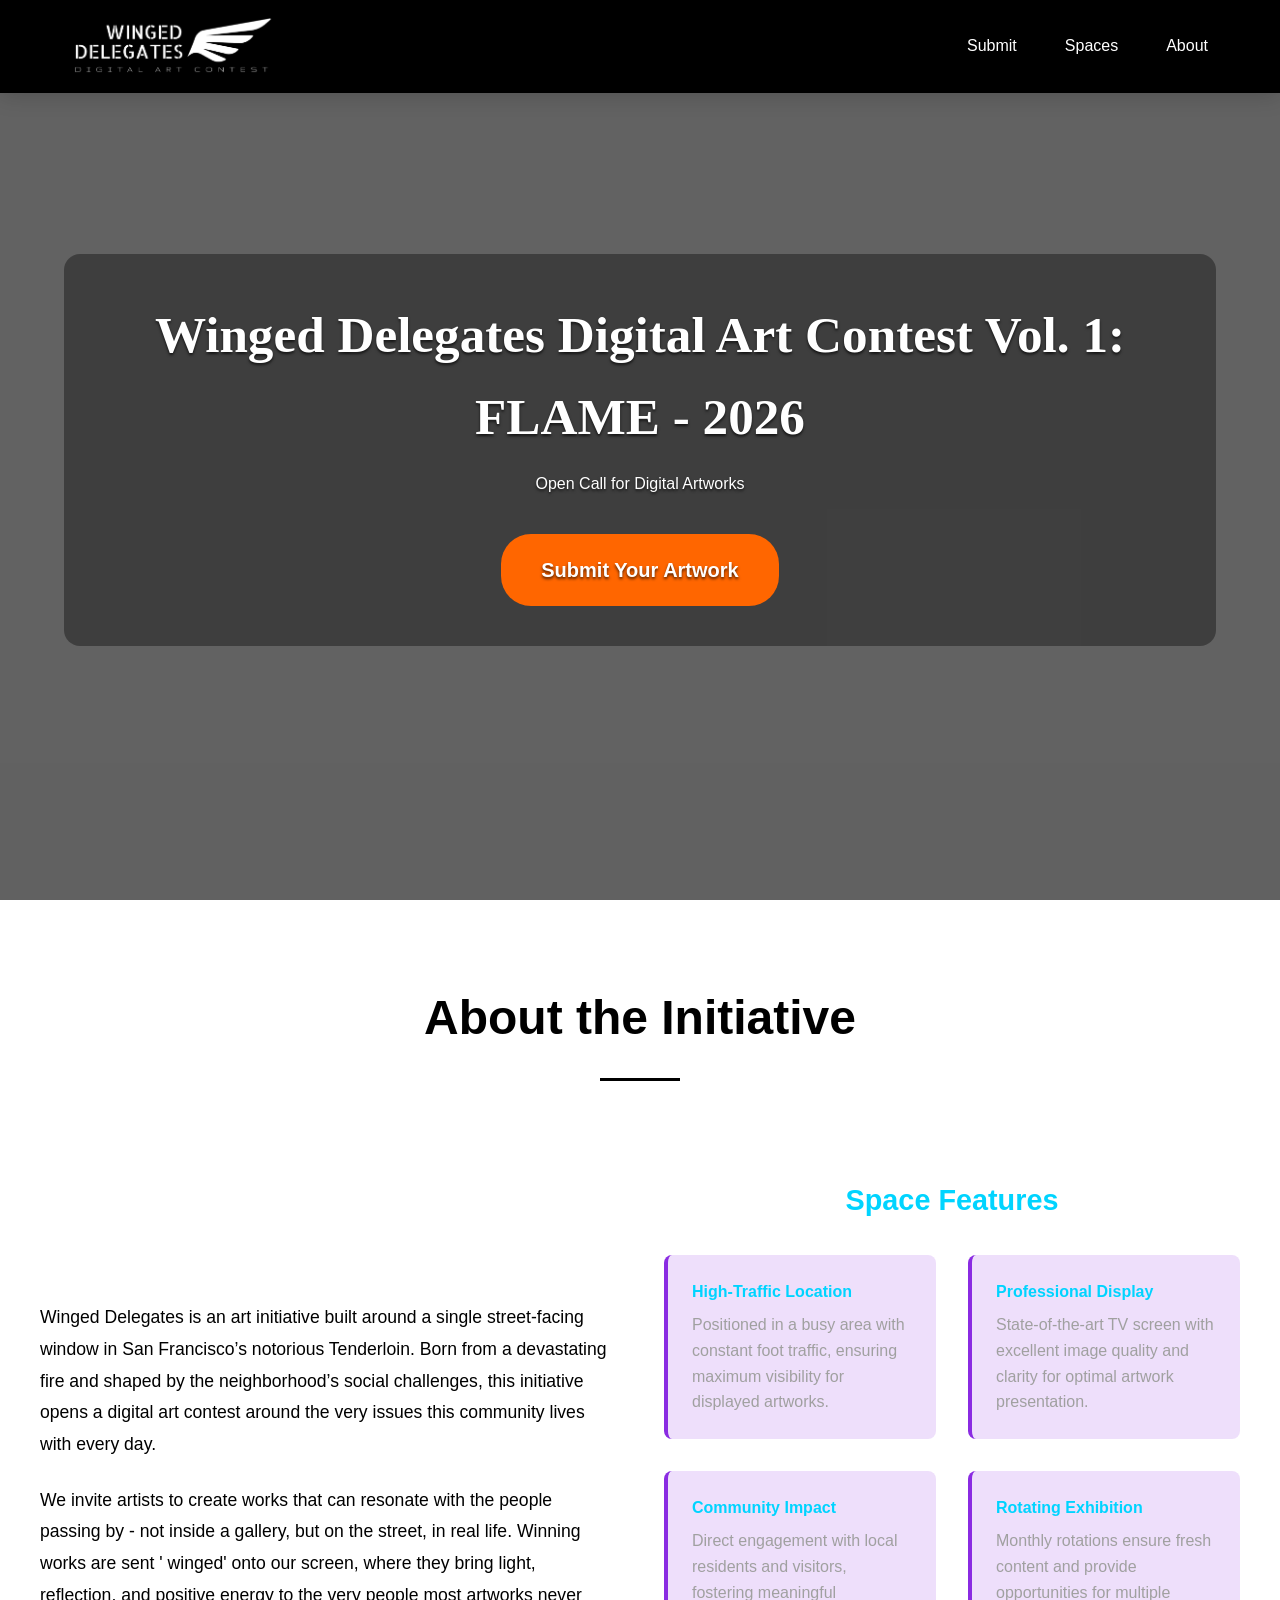
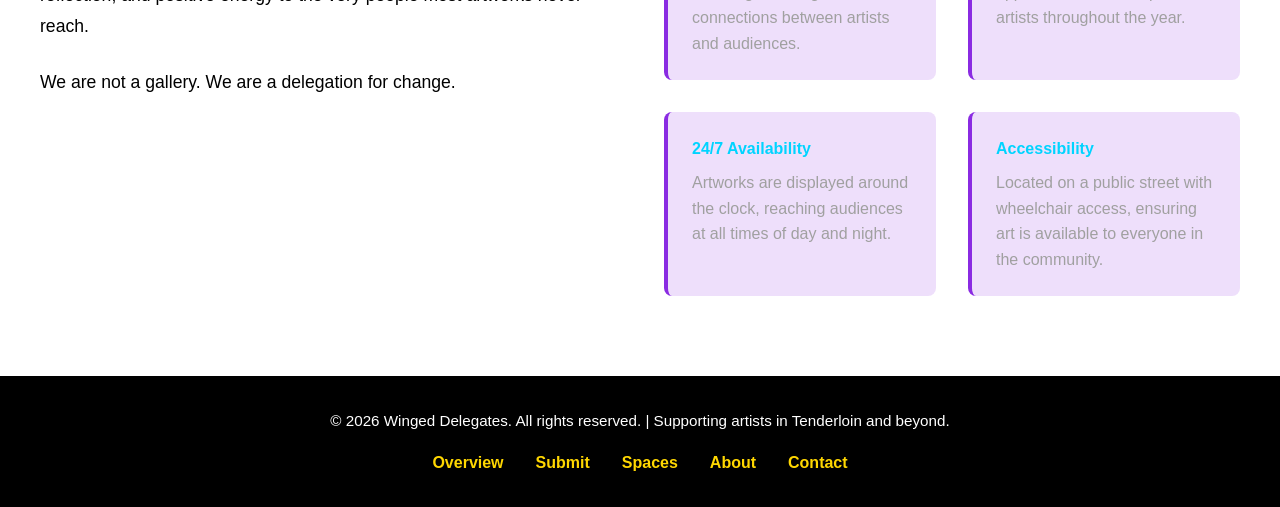
==== commit 10cd3eb2: "Revamp space features section in index.html" ====
--- a/index.html
+++ b/index.html
@@ -62,30 +62,40 @@
                 </div>
                 <!-- Space Features -->
                 
-<div style="margin-top: 3rem;">
-    <div class="space-feature-grid">
-        <div class="space-feature-card">
-            <h4>Social Awareness</h4>
-            <p>Through your artistic imagination.<br>Making hidden realities visible.</p>
-        </div>
 
-        <div class="space-feature-card">
-            <h4>Lighting the Street</h4>
-            <p>A digital window for everyone.<br>Open to every passerby.</p>
-        </div>
 
-        <div class="space-feature-card">
-            <h4>Community Soul</h4>
-            <p>Art that touches the street.<br>And speaks to the soul of the community.</p>
-        </div>
 
-        <div class="space-feature-card">
-            <h4>Bringing Change</h4>
-            <p>One image. One story.<br>A quiet shift begins.</p>
-        </div>
-    </div>
-</div>
-                
+            <!-- Space Features -->
+            <div style="margin-top: 3rem;">
+                <h3 style="color: #00d4ff; font-size: 1.8rem; margin-bottom: 2rem; text-align: center;">Space Features</h3>
+                <div style="display: grid; grid-template-columns: repeat(auto-fit, minmax(250px, 1fr)); gap: 2rem;">
+                    <div style="background: rgba(138, 43, 226, 0.15); border-left: 4px solid #8a2be2; padding: 1.5rem; border-radius: 8px;">
+                        <h4 style="color: #00d4ff; margin-bottom: 0.5rem;">High-Traffic Location</h4>
+                        <p style="color: #a0a0a0;">Positioned in a busy area with constant foot traffic, ensuring maximum visibility for displayed artworks.</p>
+                    </div>
+                    <div style="background: rgba(138, 43, 226, 0.15); border-left: 4px solid #8a2be2; padding: 1.5rem; border-radius: 8px;">
+                        <h4 style="color: #00d4ff; margin-bottom: 0.5rem;">Professional Display</h4>
+                        <p style="color: #a0a0a0;">State-of-the-art TV screen with excellent image quality and clarity for optimal artwork presentation.</p>
+                    </div>
+                    <div style="background: rgba(138, 43, 226, 0.15); border-left: 4px solid #8a2be2; padding: 1.5rem; border-radius: 8px;">
+                        <h4 style="color: #00d4ff; margin-bottom: 0.5rem;">Community Impact</h4>
+                        <p style="color: #a0a0a0;">Direct engagement with local residents and visitors, fostering meaningful connections between artists and audiences.</p>
+                    </div>
+                    <div style="background: rgba(138, 43, 226, 0.15); border-left: 4px solid #8a2be2; padding: 1.5rem; border-radius: 8px;">
+                        <h4 style="color: #00d4ff; margin-bottom: 0.5rem;">Rotating Exhibition</h4>
+                        <p style="color: #a0a0a0;">Monthly rotations ensure fresh content and provide opportunities for multiple artists throughout the year.</p>
+                    </div>
+                    <div style="background: rgba(138, 43, 226, 0.15); border-left: 4px solid #8a2be2; padding: 1.5rem; border-radius: 8px;">
+                        <h4 style="color: #00d4ff; margin-bottom: 0.5rem;">24/7 Availability</h4>
+                        <p style="color: #a0a0a0;">Artworks are displayed around the clock, reaching audiences at all times of day and night.</p>
+                    </div>
+                    <div style="background: rgba(138, 43, 226, 0.15); border-left: 4px solid #8a2be2; padding: 1.5rem; border-radius: 8px;">
+                        <h4 style="color: #00d4ff; margin-bottom: 0.5rem;">Accessibility</h4>
+                        <p style="color: #a0a0a0;">Located on a public street with wheelchair access, ensuring art is available to everyone in the community.</p>
+                    </div>
+                </div>
+            </div>
+ 
     </section>
 
     <!-- Footer -->
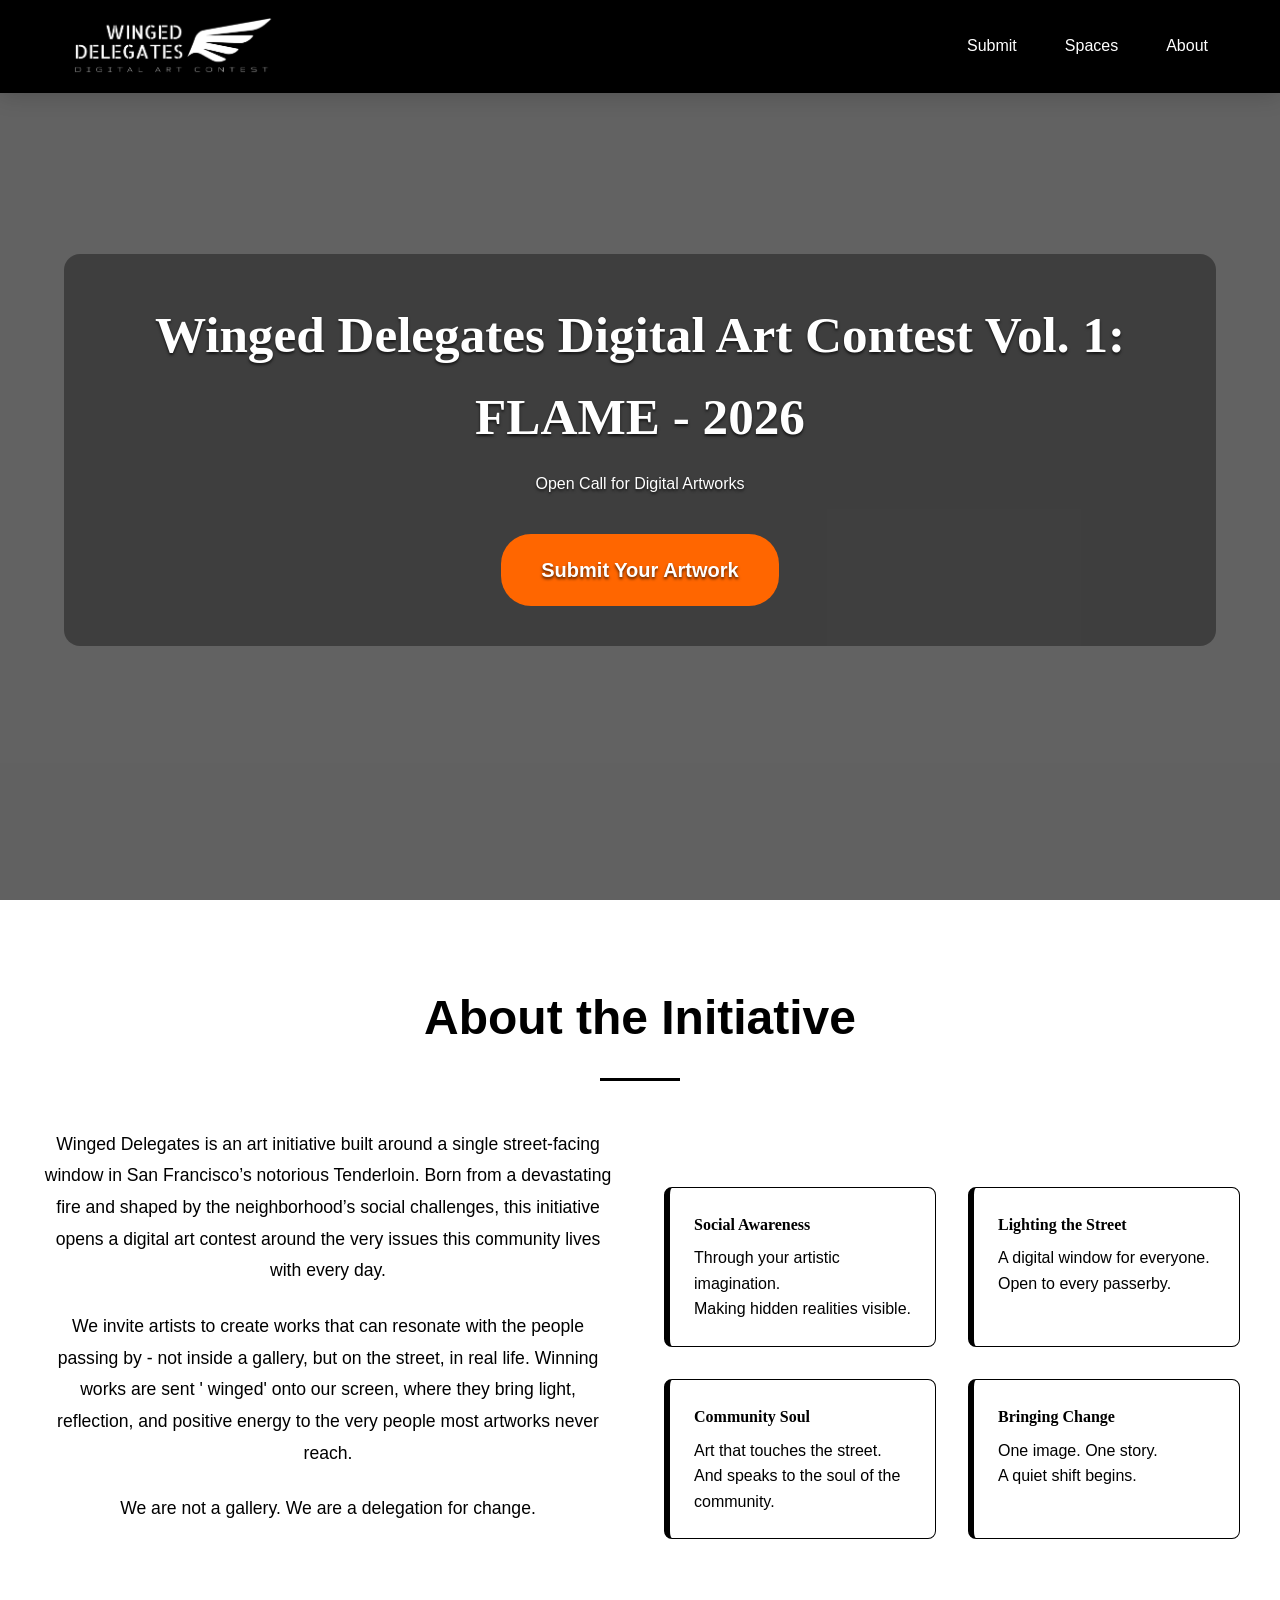
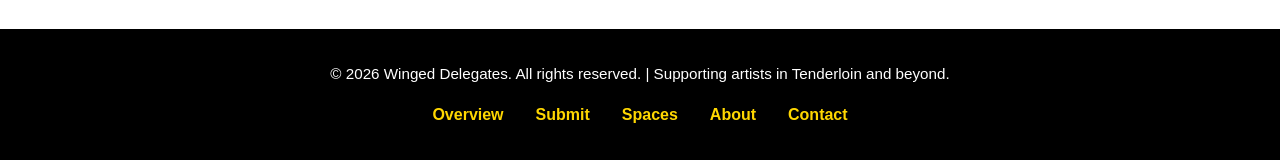
==== commit 193f267b: "Update entry section with new content and styles" ====
--- a/index.html
+++ b/index.html
@@ -49,7 +49,7 @@
         <div class="section-container">
             <h2 class="section-title">About the Initiative</h2>
             <div class="entry-content">
-                <div class="entry-text">
+                <div class="entry-text"style="text-align: center;">
                     <p class="entry-description">
                         Winged Delegates is an art initiative built around a single street-facing window in San Francisco’s notorious Tenderloin. Born from a devastating fire and shaped by the neighborhood’s social challenges, this initiative opens a digital art contest around the very issues this community lives with every day.
                     </p>
@@ -65,37 +65,52 @@
 
 
 
-            <!-- Space Features -->
-            <div style="margin-top: 3rem;">
-                <h3 style="color: #00d4ff; font-size: 1.8rem; margin-bottom: 2rem; text-align: center;">Space Features</h3>
-                <div style="display: grid; grid-template-columns: repeat(auto-fit, minmax(250px, 1fr)); gap: 2rem;">
-                    <div style="background: rgba(138, 43, 226, 0.15); border-left: 4px solid #8a2be2; padding: 1.5rem; border-radius: 8px;">
-                        <h4 style="color: #00d4ff; margin-bottom: 0.5rem;">High-Traffic Location</h4>
-                        <p style="color: #a0a0a0;">Positioned in a busy area with constant foot traffic, ensuring maximum visibility for displayed artworks.</p>
-                    </div>
-                    <div style="background: rgba(138, 43, 226, 0.15); border-left: 4px solid #8a2be2; padding: 1.5rem; border-radius: 8px;">
-                        <h4 style="color: #00d4ff; margin-bottom: 0.5rem;">Professional Display</h4>
-                        <p style="color: #a0a0a0;">State-of-the-art TV screen with excellent image quality and clarity for optimal artwork presentation.</p>
-                    </div>
-                    <div style="background: rgba(138, 43, 226, 0.15); border-left: 4px solid #8a2be2; padding: 1.5rem; border-radius: 8px;">
-                        <h4 style="color: #00d4ff; margin-bottom: 0.5rem;">Community Impact</h4>
-                        <p style="color: #a0a0a0;">Direct engagement with local residents and visitors, fostering meaningful connections between artists and audiences.</p>
-                    </div>
-                    <div style="background: rgba(138, 43, 226, 0.15); border-left: 4px solid #8a2be2; padding: 1.5rem; border-radius: 8px;">
-                        <h4 style="color: #00d4ff; margin-bottom: 0.5rem;">Rotating Exhibition</h4>
-                        <p style="color: #a0a0a0;">Monthly rotations ensure fresh content and provide opportunities for multiple artists throughout the year.</p>
-                    </div>
-                    <div style="background: rgba(138, 43, 226, 0.15); border-left: 4px solid #8a2be2; padding: 1.5rem; border-radius: 8px;">
-                        <h4 style="color: #00d4ff; margin-bottom: 0.5rem;">24/7 Availability</h4>
-                        <p style="color: #a0a0a0;">Artworks are displayed around the clock, reaching audiences at all times of day and night.</p>
-                    </div>
-                    <div style="background: rgba(138, 43, 226, 0.15); border-left: 4px solid #8a2be2; padding: 1.5rem; border-radius: 8px;">
-                        <h4 style="color: #00d4ff; margin-bottom: 0.5rem;">Accessibility</h4>
-                        <p style="color: #a0a0a0;">Located on a public street with wheelchair access, ensuring art is available to everyone in the community.</p>
-                    </div>
-                </div>
-            </div>
- 
+      <!-- Space Features -->
+<div style="margin-top: 3rem;">
+    <div style="display: grid; grid-template-columns: repeat(auto-fit, minmax(250px, 1fr)); gap: 2rem;">
+        
+        <div style="background: #ffffff; border: 1px solid #000000; border-left: 6px solid #000000; padding: 1.5rem; border-radius: 8px;">
+            <h4 style="color: #000000; margin-bottom: 0.5rem; font-family: 'Didot', 'Bodoni MT', serif;">
+                Social Awareness
+            </h4>
+            <p style="color: #000000;">
+                Through your artistic imagination.<br>
+                Making hidden realities visible.
+            </p>
+        </div>
+
+        <div style="background: #ffffff; border: 1px solid #000000; border-left: 6px solid #000000; padding: 1.5rem; border-radius: 8px;">
+            <h4 style="color: #000000; margin-bottom: 0.5rem; font-family: 'Didot', 'Bodoni MT', serif;">
+                Lighting the Street
+            </h4>
+            <p style="color: #000000;">
+                A digital window for everyone.<br>
+                Open to every passerby.
+            </p>
+        </div>
+
+        <div style="background: #ffffff; border: 1px solid #000000; border-left: 6px solid #000000; padding: 1.5rem; border-radius: 8px;">
+            <h4 style="color: #000000; margin-bottom: 0.5rem; font-family: 'Didot', 'Bodoni MT', serif;">
+                Community Soul
+            </h4>
+            <p style="color: #000000;">
+                Art that touches the street.<br>
+                And speaks to the soul of the community.
+            </p>
+        </div>
+
+        <div style="background: #ffffff; border: 1px solid #000000; border-left: 6px solid #000000; padding: 1.5rem; border-radius: 8px;">
+            <h4 style="color: #000000; margin-bottom: 0.5rem; font-family: 'Didot', 'Bodoni MT', serif;">
+                Bringing Change
+            </h4>
+            <p style="color: #000000;">
+                One image. One story.<br>
+                A quiet shift begins.
+            </p>
+        </div>
+
+    </div>
+</div>
     </section>
 
     <!-- Footer -->
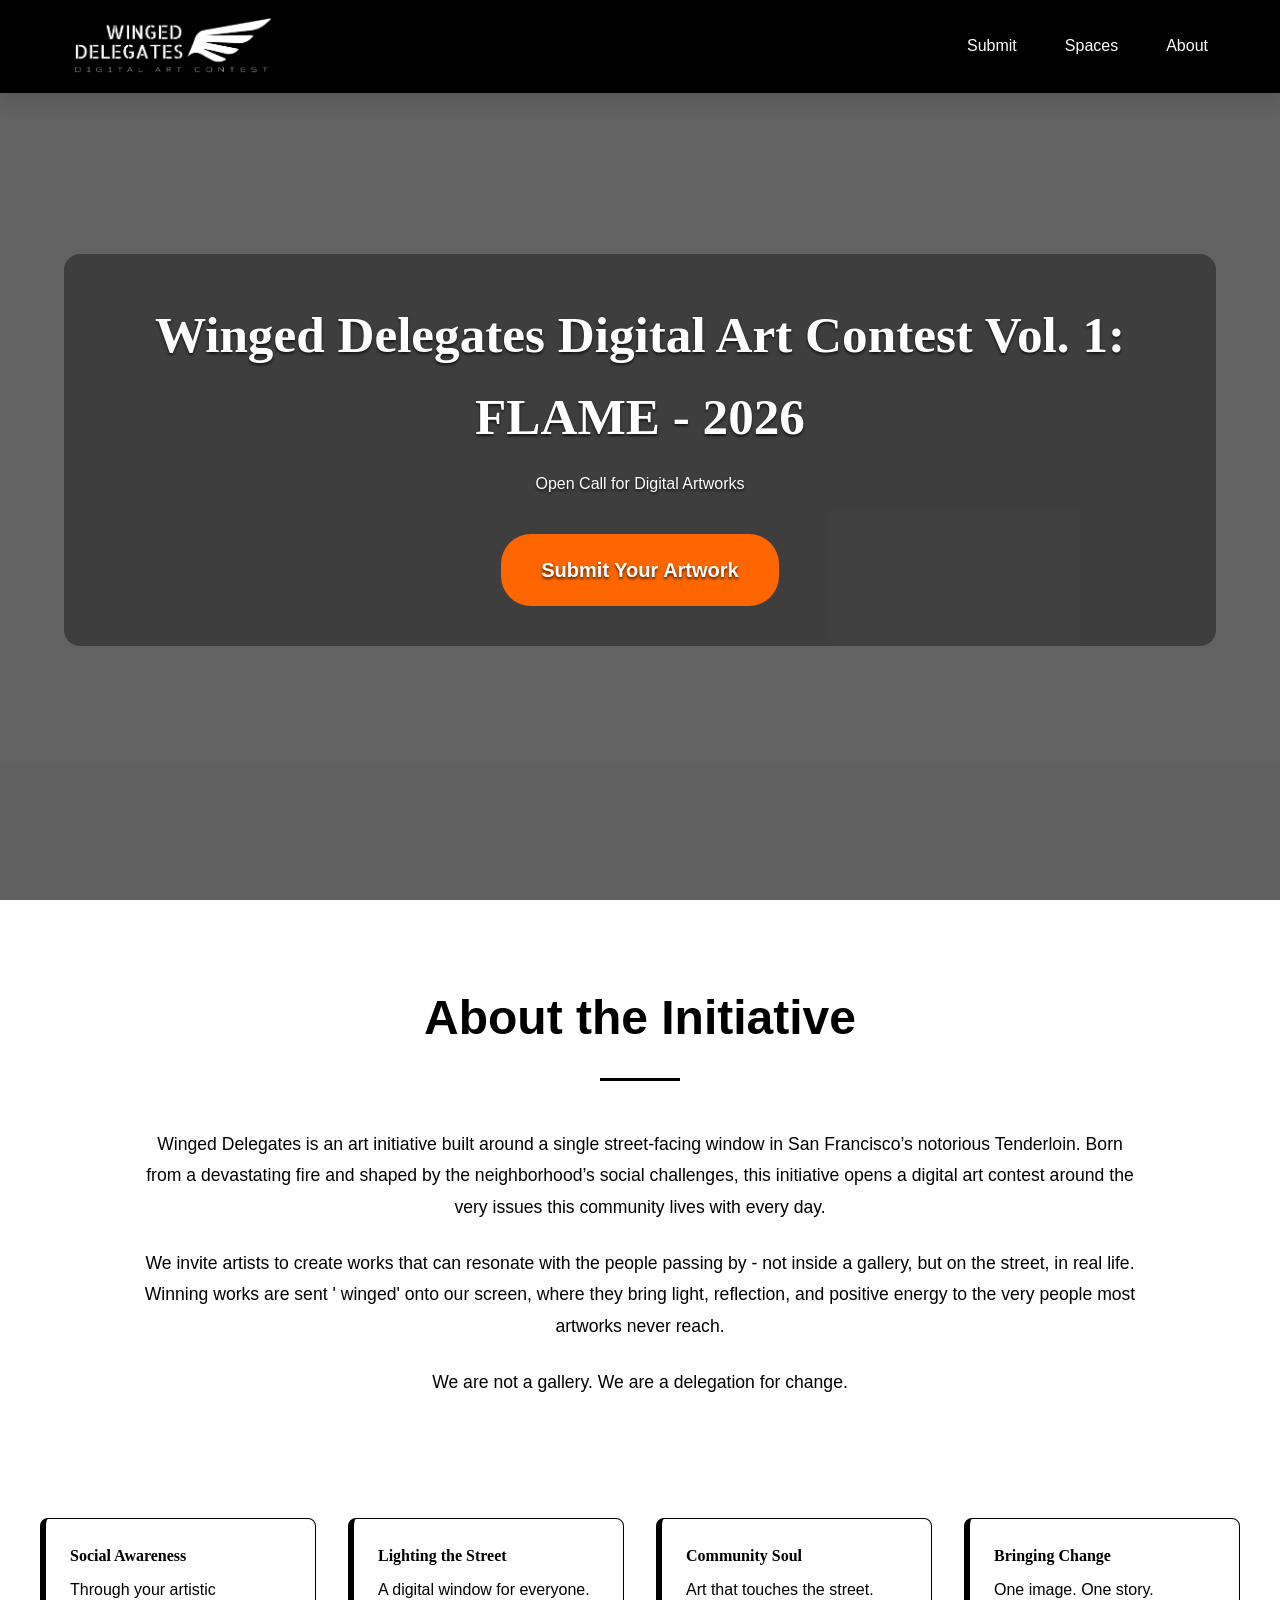
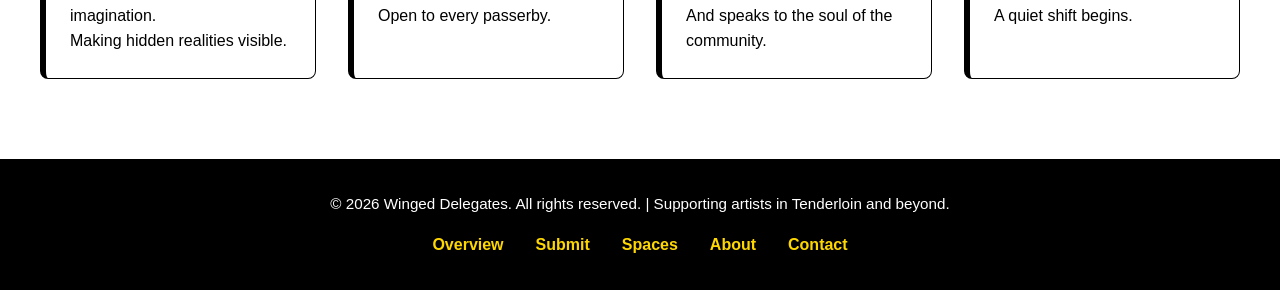
==== commit fd56c282: "Adjust grid column minimum width in index.html" ====
--- a/index.html
+++ b/index.html
@@ -67,7 +67,7 @@
 
       <!-- Space Features -->
 <div style="margin-top: 3rem;">
-    <div style="display: grid; grid-template-columns: repeat(auto-fit, minmax(250px, 1fr)); gap: 2rem;">
+    <div style="display: grid; grid-template-columns: repeat(auto-fit, minmax(230px, 1fr)); gap: 2rem;">
         
         <div style="background: #ffffff; border: 1px solid #000000; border-left: 6px solid #000000; padding: 1.5rem; border-radius: 8px;">
             <h4 style="color: #000000; margin-bottom: 0.5rem; font-family: 'Didot', 'Bodoni MT', serif;">
--- a/styles.css
+++ b/styles.css
@@ -212,14 +212,15 @@
 }
 
 .entry-content {
-    display: grid;
-    grid-template-columns: 1fr 1fr;
+    display: flex;
+    flex-direction: column;
     gap: 3rem;
-    align-items: center;
 }
 
 .entry-text {
-    animation: slideInLeft 0.8s ease-out;
+    max-width: 1000px;
+    margin: 0 auto;
+    text-align: center;
 }
 
 @keyframes slideInLeft {
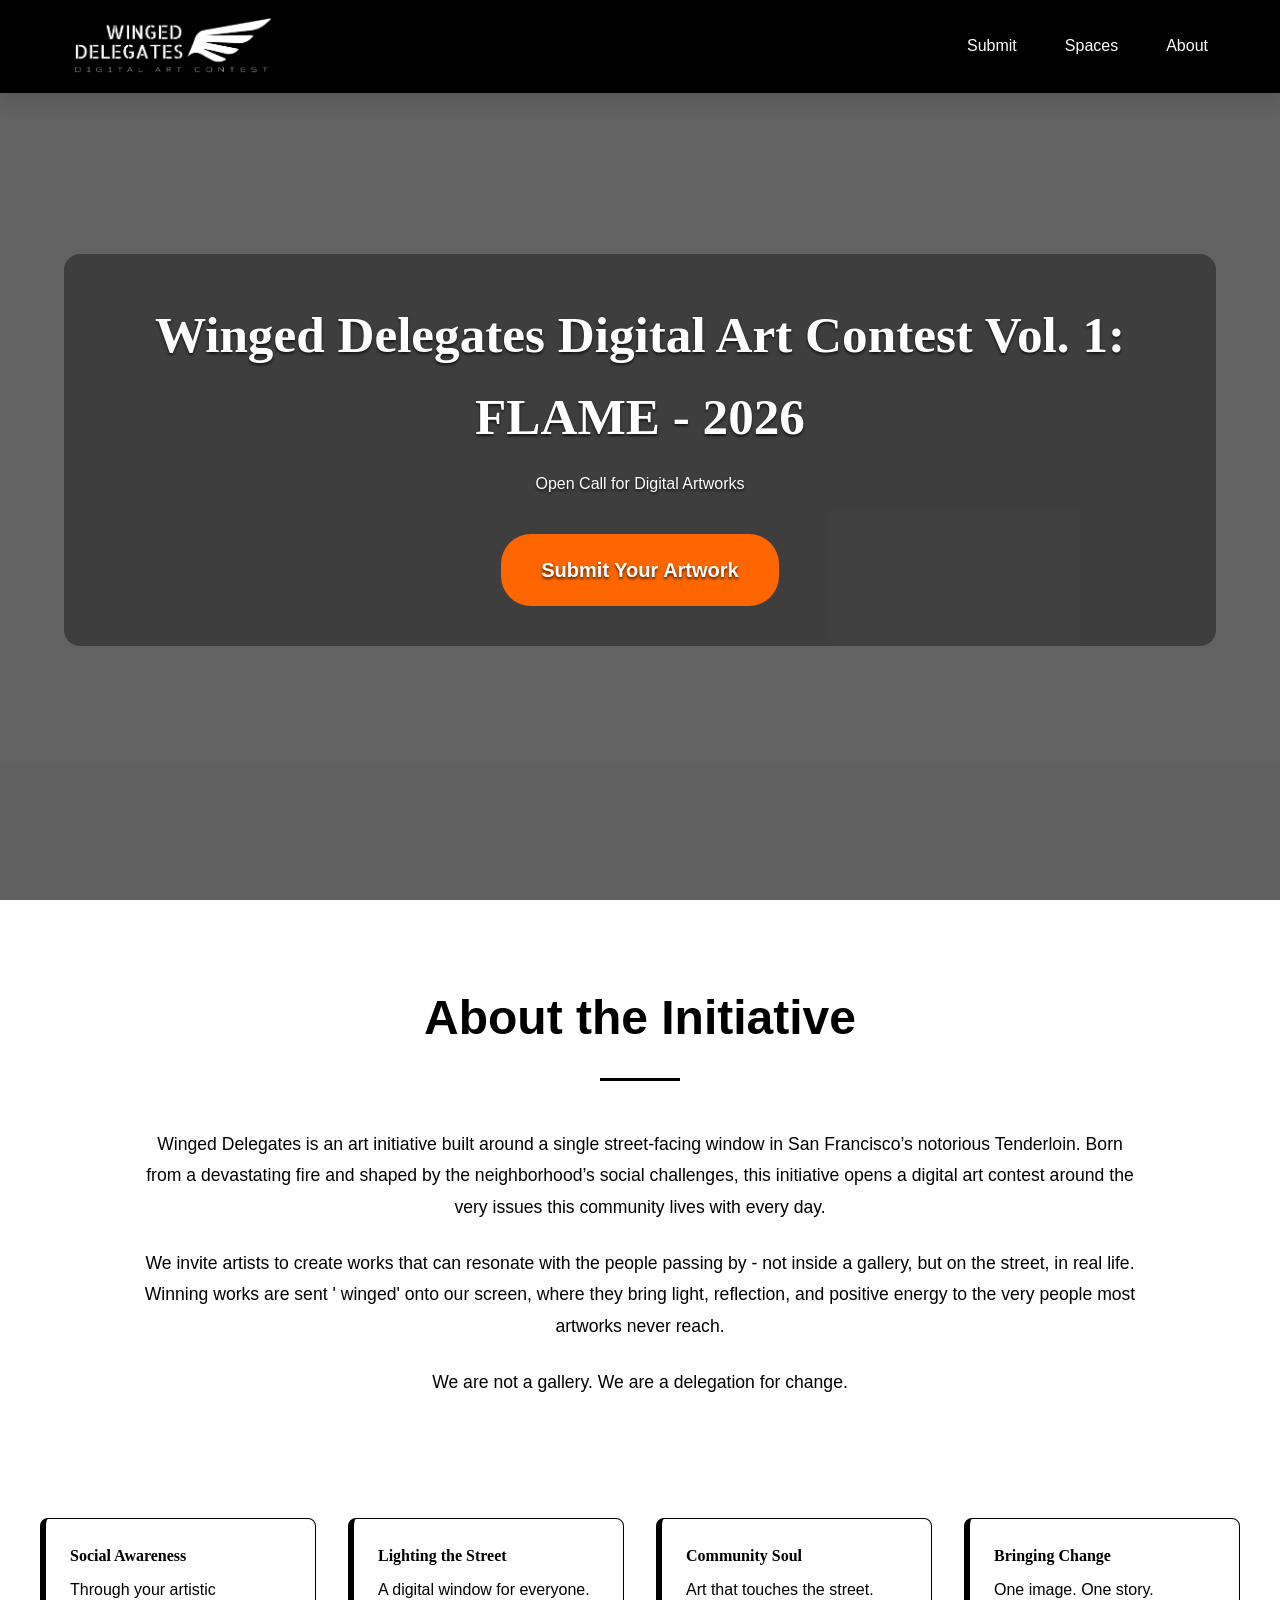
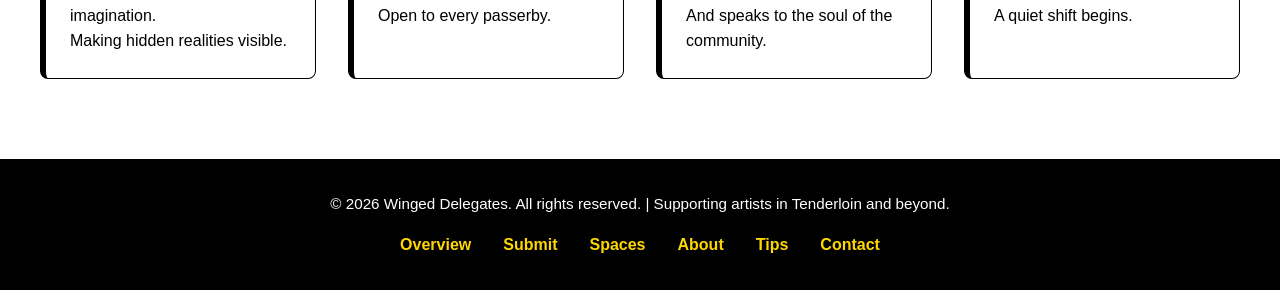
==== commit 46a1b1e9: "Update index.html" ====
--- a/index.html
+++ b/index.html
@@ -14,6 +14,9 @@
     <meta name="viewport" content="width=device-width, initial-scale=1.0">
     <title>Winged Delegates - Art Initiative</title>
     <link rel="stylesheet" href="styles.css">
+    
+    <meta name="description" content="Art competition; digital art contest; fire safety; homeless; drug free; san francisco; united states; art awards; photography; mixed art">
+    <meta name="robots" content="index, follow">
 </head>
 <body>
      <video class="bg-video" autoplay muted loop playsinline>
@@ -122,6 +125,7 @@
                 <a href="submit.html">Submit</a>
                 <a href="spaces.html">Spaces</a>
                 <a href="about.html">About</a>
+                <a href="tips.html">Tips</a>
                 <a href="mailto:wingeddelegates@gmail.com">Contact</a>
             </div>
         </div>
